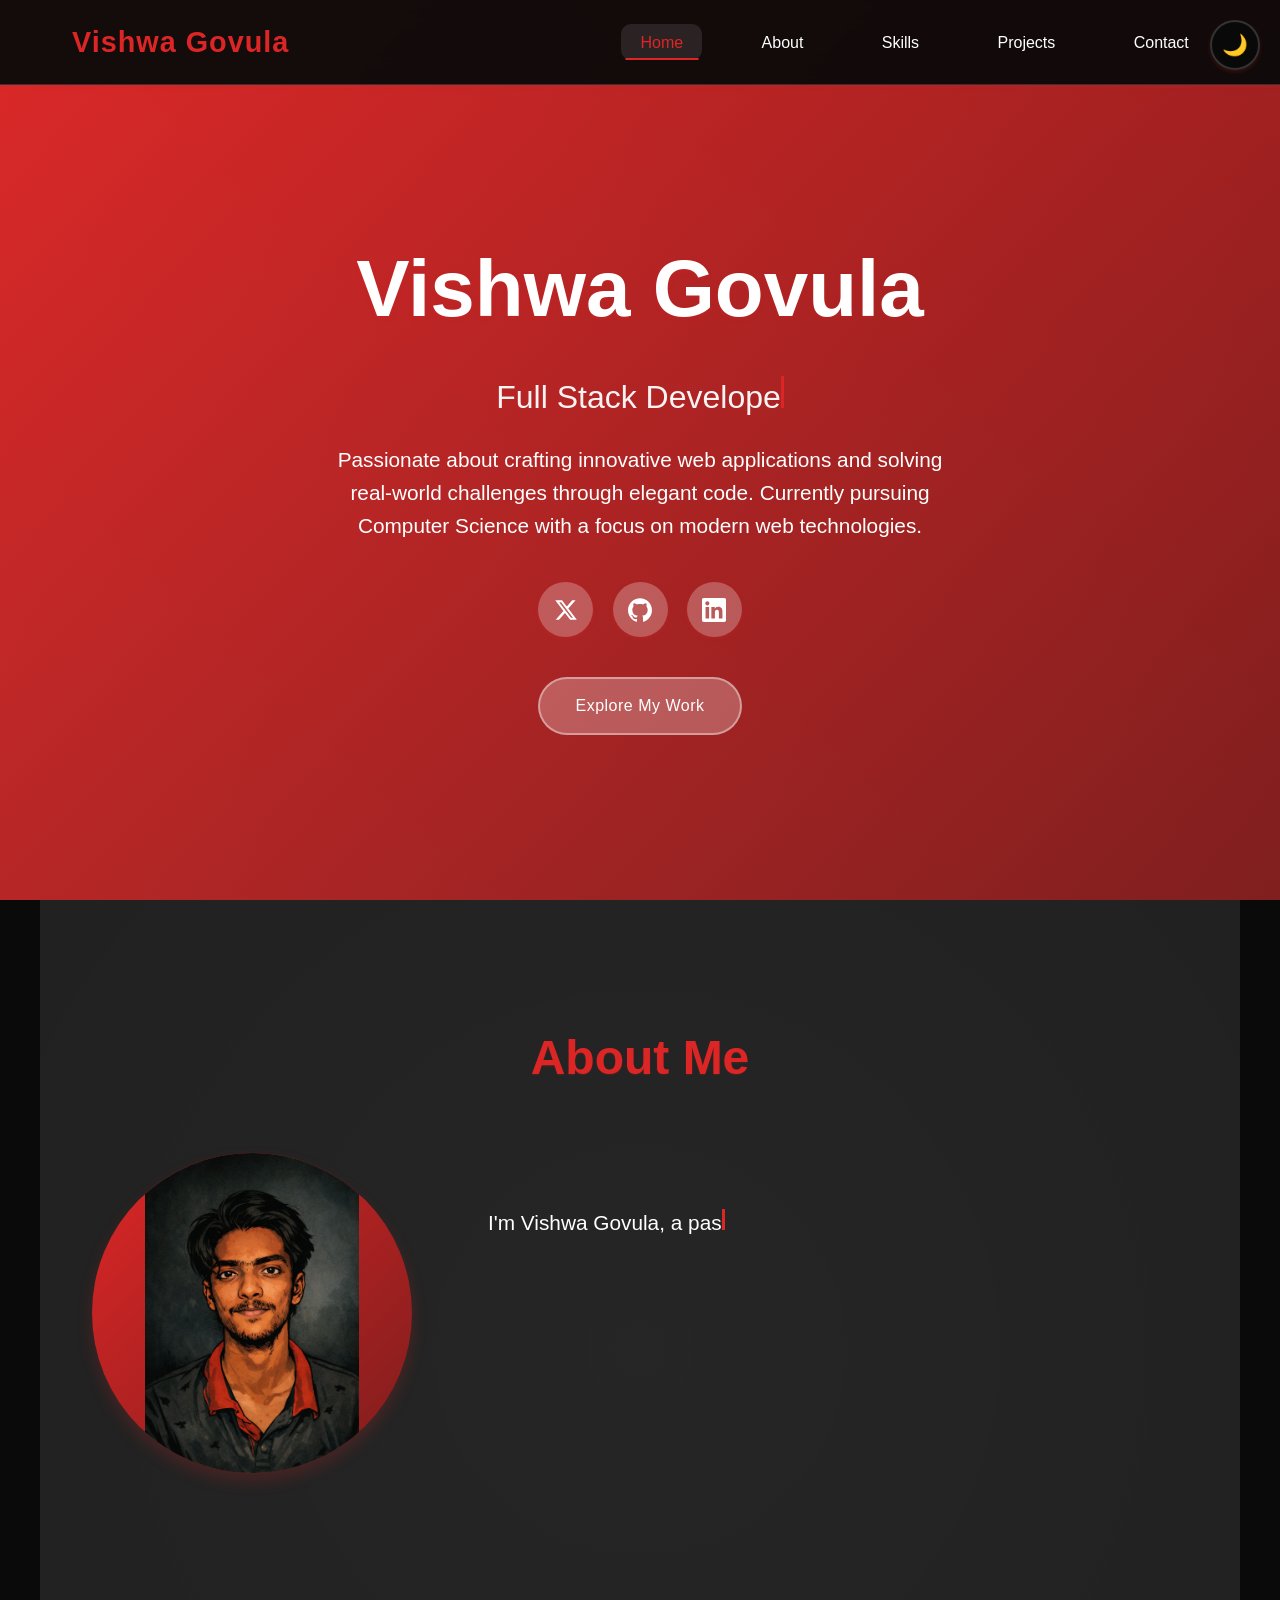
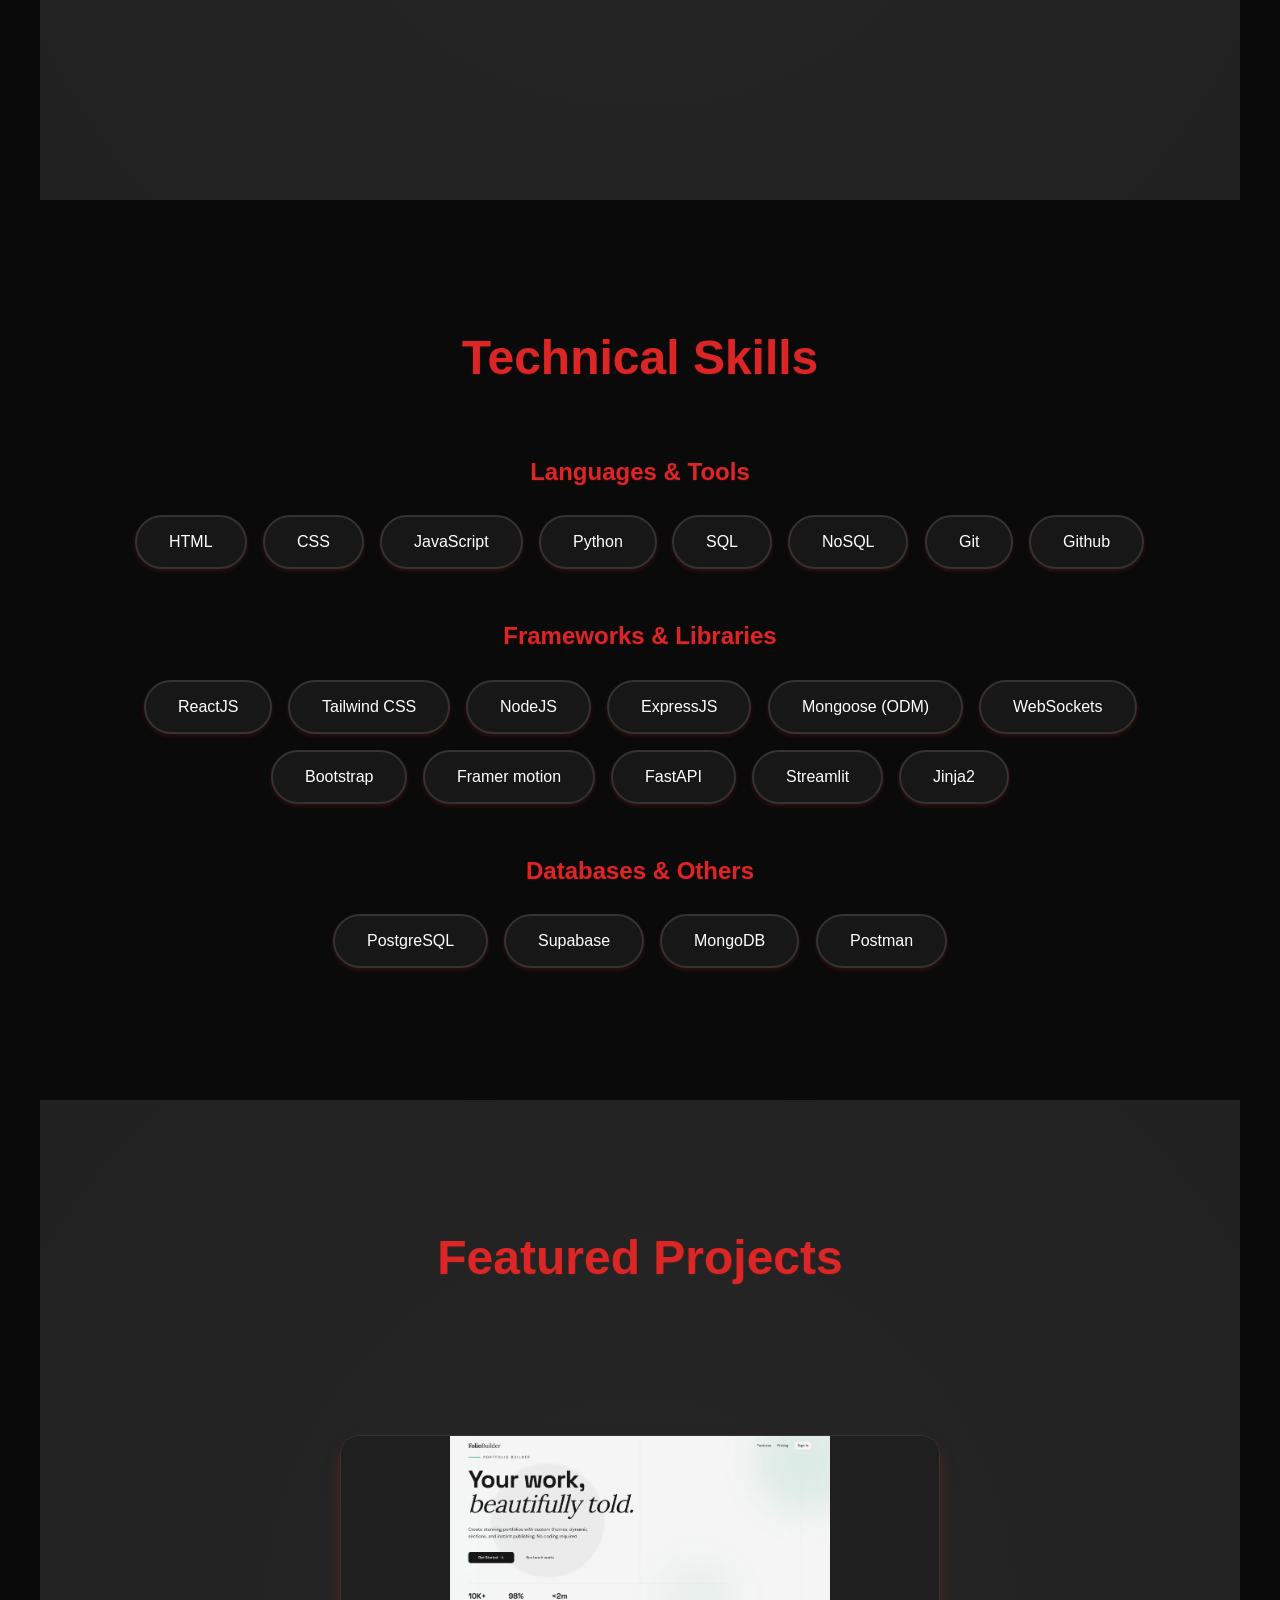
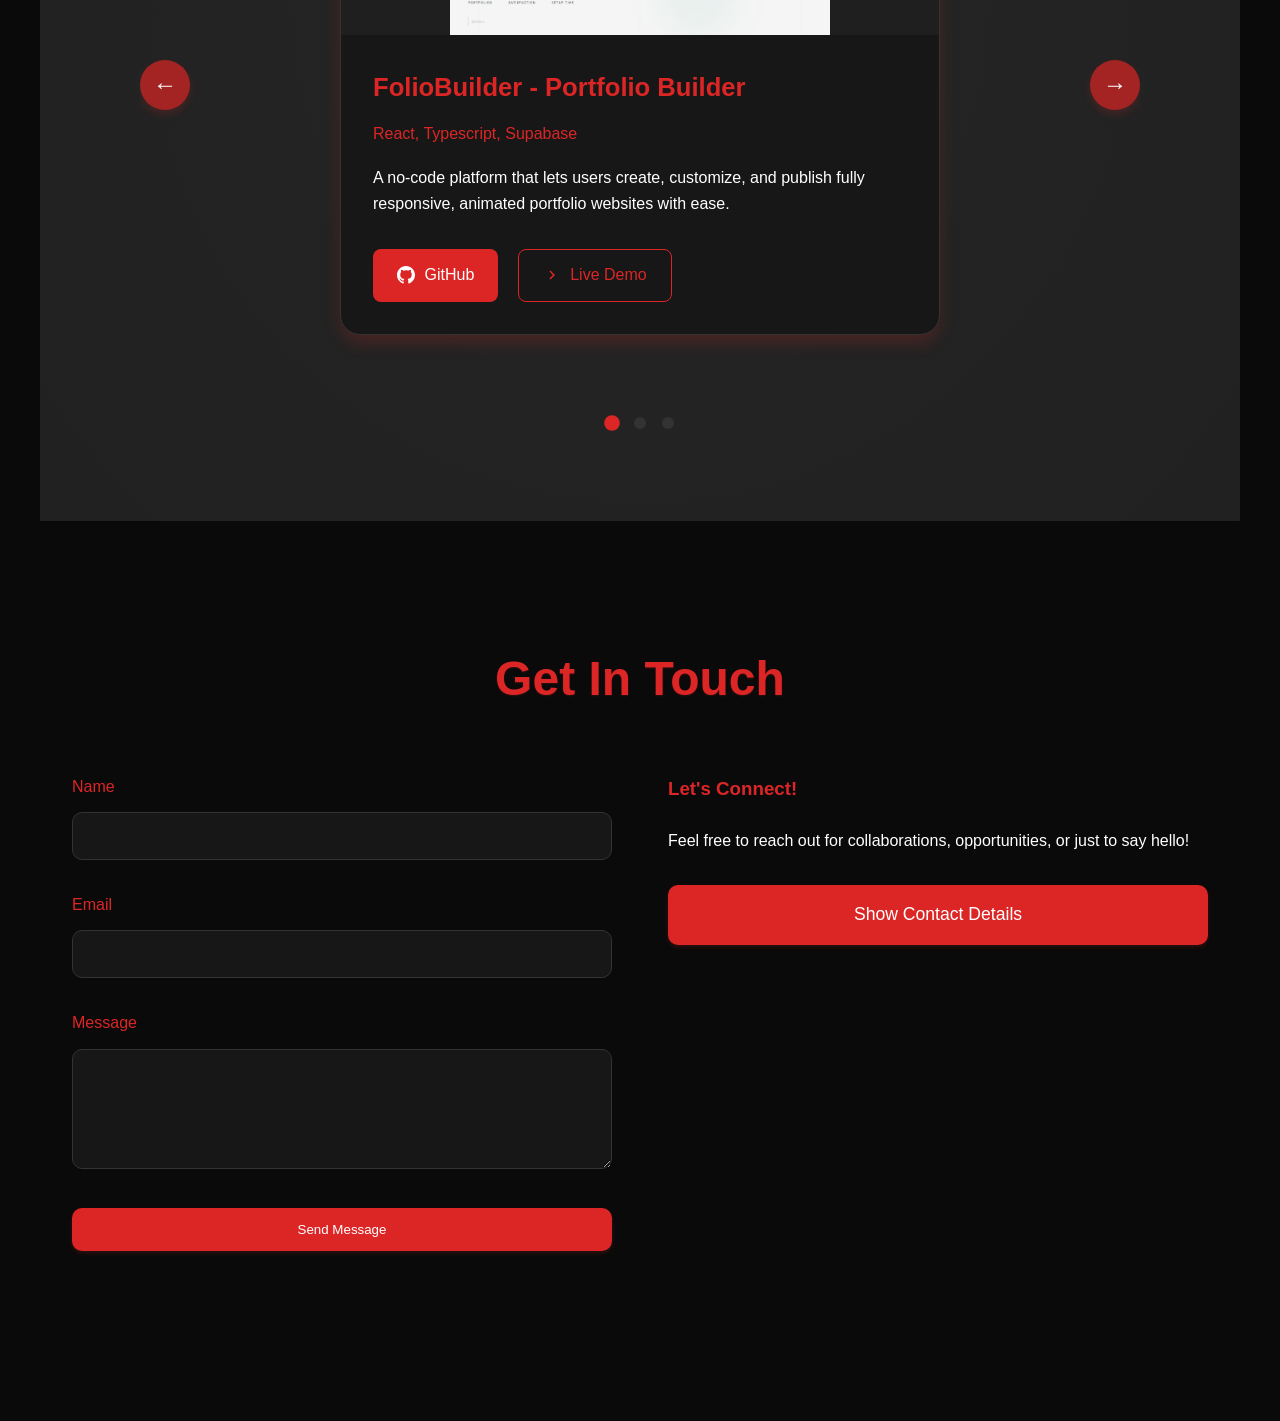
==== index.html @ 32456047 "!" ====
<!doctype html>
<html lang="en">
  <head>
    <meta charset="UTF-8" />
    <meta name="viewport" content="width=device-width, initial-scale=1.0" />
    <title>Vishwa Govula - Portfolio</title>
    <link rel="stylesheet" href="style.css" />
    <link rel="shortcut icon" href="./favicon.jpg" type="image/x-icon" />
  </head>
  <body>
    <!-- Preloader -->
    <div id="preloader">
      <div class="pulse-ring"></div>
      <div class="spinner"></div>
    </div>

    <div class="scroll-indicator"></div>

    <nav>
      <div class="nav-container">
        <div class="logo">Vishwa Govula</div>
        <ul class="nav-links">
          <li><a href="#home" class="active">Home</a></li>
          <li><a href="#about">About</a></li>
          <li><a href="#skills">Skills</a></li>
          <li><a href="#projects">Projects</a></li>
          <li><a href="#contact">Contact</a></li>
        </ul>
      </div>
    </nav>

    <button class="theme-toggle" onclick="toggleTheme()">
      <span class="theme-icon">🌙</span>
    </button>

    <section id="home">
      <div class="hero-content">
        <h1>Vishwa Govula</h1>
        <div class="subtitle" id="roleTypingText"></div>
        <p>
          Passionate about crafting innovative web applications and solving
          real-world challenges through elegant code. Currently pursuing
          Computer Science with a focus on modern web technologies.
        </p>

        <div class="social-links">
          <a
            href="https://x.com/F1Vishwa"
            target="_blank"
            class="social-link"
            title="Twitter"
          >
            <svg width="24" height="24" viewBox="0 0 24 24" fill="currentColor">
              <path
                d="M18.244 2.25h3.308l-7.227 8.26 8.502 11.24H16.17l-5.214-6.817L4.99 21.75H1.68l7.73-8.835L1.254 2.25H8.08l4.713 6.231zm-1.161 17.52h1.833L7.084 4.126H5.117z"
              />
            </svg>
          </a>

          <a
            href="https://github.com/Wreck7"
            target="_blank"
            class="social-link"
            title="Github"
          >
            <svg
              xmlns="http://www.w3.org/2000/svg"
              width="24"
              height="24"
              fill="currentColor"
              viewBox="0 0 24 24"
            >
              <path
                d="M12 0.297C5.373 0.297 0 5.67 0 12.297c0 5.286 3.438 9.773 8.205 11.387.6.113.82-.26.82-.577 0-.285-.01-1.04-.015-2.04-3.338.726-4.042-1.61-4.042-1.61-.546-1.387-1.333-1.757-1.333-1.757-1.09-.745.082-.729.082-.729 1.205.085 1.84 1.237 1.84 1.237 1.07 1.834 2.807 1.304 3.492.997.108-.776.418-1.304.762-1.603-2.665-.304-5.467-1.332-5.467-5.931 0-1.31.469-2.381 1.236-3.221-.124-.303-.536-1.524.117-3.176 0 0 1.008-.322 3.3 1.23.957-.266 1.984-.399 3.003-.404 1.02.005 2.047.138 3.006.404 2.289-1.552 3.295-1.23 3.295-1.23.655 1.653.243 2.874.12 3.176.77.84 1.234 1.911 1.234 3.221 0 4.61-2.807 5.624-5.48 5.921.43.371.823 1.103.823 2.222 0 1.606-.015 2.902-.015 3.293 0 .32.216.694.825.576C20.565 22.065 24 17.58 24 12.297 24 5.67 18.627 0.297 12 0.297z"
              />
            </svg>
          </a>

          <a
            href="https://www.linkedin.com/in/vishwa-govula-1b482a347/"
            target="_blank"
            class="social-link"
            title="LinkedIn"
          >
            <svg width="24" height="24" viewBox="0 0 24 24" fill="currentColor">
              <path
                d="M20.447 20.452h-3.554v-5.569c0-1.328-.027-3.037-1.852-3.037-1.853 0-2.136 1.445-2.136 2.939v5.667H9.351V9h3.414v1.561h.046c.477-.9 1.637-1.85 3.37-1.85 3.601 0 4.267 2.37 4.267 5.455v6.286zM5.337 7.433c-1.144 0-2.063-.926-2.063-2.065 0-1.138.92-2.063 2.063-2.063 1.14 0 2.064.925 2.064 2.063 0 1.139-.925 2.065-2.064 2.065zm1.782 13.019H3.555V9h3.564v11.452zM22.225 0H1.771C.792 0 0 .774 0 1.729v20.542C0 23.227.792 24 1.771 24h20.451C23.2 24 24 23.227 24 22.271V1.729C24 .774 23.2 0 22.222 0h.003z"
              />
            </svg>
          </a>
        </div>

        <a href="#projects" class="cta-button">Explore My Work</a>
      </div>
    </section>

    <section id="about">
      <h2 class="section-title">About Me</h2>
      <div class="about-content">
        <img src="./ai_photo.jpeg" alt="Vishwa Govula" class="about-image" />
        <div class="about-text">
          <div class="typing-text" id="typingText"></div>
        </div>
      </div>
    </section>

    <section id="skills">
      <h2 class="section-title">Technical Skills</h2>
      <div class="skills-container">
        <div class="skill-category">
          <h3 class="category-title">Languages & Tools</h3>
          <div class="skills-grid">
            <button class="skill-button">HTML</button>
            <button class="skill-button">CSS</button>
            <button class="skill-button">JavaScript</button>
            <button class="skill-button">Python</button>
            <button class="skill-button">SQL</button>
            <button class="skill-button">NoSQL</button>
            <button class="skill-button">Git</button>
            <button class="skill-button">Github</button>
          </div>
        </div>

        <div class="skill-category">
          <h3 class="category-title">Frameworks & Libraries</h3>
          <div class="skills-grid">
            <button class="skill-button">ReactJS</button>
            <button class="skill-button">Tailwind CSS</button>
            <button class="skill-button">NodeJS</button>
            <button class="skill-button">ExpressJS</button>
            <button class="skill-button">Mongoose (ODM)</button>
            <button class="skill-button">WebSockets</button>
            <button class="skill-button">Bootstrap</button>
            <button class="skill-button">Framer motion</button>
            <button class="skill-button">FastAPI</button>
            <button class="skill-button">Streamlit</button>
            <button class="skill-button">Jinja2</button>
          </div>
        </div>

        <div class="skill-category">
          <h3 class="category-title">Databases & Others</h3>
          <div class="skills-grid">
            <button class="skill-button">PostgreSQL</button>
            <button class="skill-button">Supabase</button>
            <button class="skill-button">MongoDB</button>
            <button class="skill-button">Postman</button>
            <!-- <button class="skill-button">AI Tools</button> -->
          </div>
        </div>
      </div>
    </section>

    <section id="projects">
      <h2 class="section-title">Featured Projects</h2>
      <div class="projects-container">
        <div class="carousel">
          <div class="carousel-inner">
            <div class="project-slide active">
              <div class="project-card">
                <div class="project-image">
                  <img src="./foliobuilder.png" alt="FolioBuilder" />
                </div>
                <div class="project-content">
                  <h3 class="project-title">
                    FolioBuilder - Portfolio Builder
                  </h3>
                  <div class="project-tech">React, Typescript, Supabase</div>
                  <p class="project-description">
                    A no-code platform that lets users create, customize, and
                    publish fully responsive, animated portfolio websites with
                    ease.
                  </p>
                  <div class="project-links">
                    <a
                      href="https://github.com/Wreck7/project-nova"
                      class="project-link"
                      target="_blank"
                    >
                      <svg
                        width="18"
                        height="18"
                        viewBox="0 0 24 24"
                        fill="currentColor"
                      >
                        <path
                          d="M12 0C5.374 0 0 5.373 0 12 0 17.302 3.438 21.8 8.207 23.387c.599.111.793-.261.793-.577v-2.234c-3.338.726-4.033-1.416-4.033-1.416-.546-1.387-1.333-1.756-1.333-1.756-1.089-.745.083-.729.083-.729 1.205.084 1.839 1.237 1.839 1.237 1.07 1.834 2.807 1.304 3.492.997.107-.775.418-1.305.762-1.604-2.665-.305-5.467-1.334-5.467-5.931 0-1.311.469-2.381 1.236-3.221-.124-.303-.535-1.524.117-3.176 0 0 1.008-.322 3.301 1.23A11.509 11.509 0 0112 5.803c1.02.005 2.047.138 3.006.404 2.291-1.552 3.297-1.23 3.297-1.23.653 1.653.242 2.874.118 3.176.77.84 1.235 1.911 1.235 3.221 0 4.609-2.807 5.624-5.479 5.921.43.372.823 1.102.823 2.222v3.293c0 .319.192.694.801.576C20.566 21.797 24 17.3 24 12c0-6.627-5.373-12-12-12z"
                        />
                      </svg>
                      GitHub
                    </a>
                    <a
                      href="https://foliobuilder.lovable.app"
                      class="project-link secondary"
                    >
                      <svg
                        width="18"
                        height="18"
                        viewBox="0 0 24 24"
                        fill="currentColor"
                      >
                        <path
                          d="M10 6L8.59 7.41 13.17 12l-4.58 4.59L10 18l6-6z"
                        />
                      </svg>
                      Live Demo
                    </a>
                  </div>
                </div>
              </div>
            </div>
            <div class="project-slide">
              <div class="project-card">
                <div class="project-image">
                  <img src="./Wblog.png" alt="WBlog" />
                </div>
                <div class="project-content">
                  <h3 class="project-title">WBlog - Retro-Styled Blogging</h3>
                  <div class="project-tech">
                    JavaScript, Python, ReactJS, FastAPI, Supabase
                  </div>
                  <p class="project-description">
                    Wblog - a retro-inspired blogging platform that blends
                    vintage web charm with modern simplicity for effortless
                    storytelling.
                  </p>
                  <div class="project-links">
                    <a
                      href="https://github.com/Wreck7/Wblog_fe"
                      target="_blank"
                      class="project-link"
                    >
                      <svg
                        width="18"
                        height="18"
                        viewBox="0 0 24 24"
                        fill="currentColor"
                      >
                        <path
                          d="M12 0C5.374 0 0 5.373 0 12 0 17.302 3.438 21.8 8.207 23.387c.599.111.793-.261.793-.577v-2.234c-3.338.726-4.033-1.416-4.033-1.416-.546-1.387-1.333-1.756-1.333-1.756-1.089-.745.083-.729.083-.729 1.205.084 1.839 1.237 1.839 1.237 1.07 1.834 2.807 1.304 3.492.997.107-.775.418-1.305.762-1.604-2.665-.305-5.467-1.334-5.467-5.931 0-1.311.469-2.381 1.236-3.221-.124-.303-.535-1.524.117-3.176 0 0 1.008-.322 3.301 1.23A11.509 11.509 0 0112 5.803c1.02.005 2.047.138 3.006.404 2.291-1.552 3.297-1.23 3.297-1.23.653 1.653.242 2.874.118 3.176.77.84 1.235 1.911 1.235 3.221 0 4.609-2.807 5.624-5.479 5.921.43.372.823 1.102.823 2.222v3.293c0 .319.192.694.801.576C20.566 21.797 24 17.3 24 12c0-6.627-5.373-12-12-12z"
                        />
                      </svg>
                      GitHub
                    </a>
                    <a
                      href="https://wblog-fe.vercel.app/"
                      class="project-link secondary"
                      target="_blank"
                    >
                      <svg
                        width="18"
                        height="18"
                        viewBox="0 0 24 24"
                        fill="currentColor"
                      >
                        <path
                          d="M10 6L8.59 7.41 13.17 12l-4.58 4.59L10 18l6-6z"
                        />
                      </svg>
                      Live Demo
                    </a>
                  </div>
                </div>
              </div>
            </div>

            <div class="project-slide">
              <div class="project-card">
                <div class="project-image">
                  <img src="./cryptosim.png" alt="Portfolio" />
                </div>
                <div class="project-content">
                  <h3 class="project-title">CryptoSim – Trading Simulator</h3>
                  <div class="project-tech">
                    Streamlit, Python, FastAPI, Supabase
                  </div>
                  <p class="project-description">
                    CryptoSim lets users simulate crypto trading with real-time
                    data, track portfolios, and learn investing without risks.
                  </p>
                  <div class="project-links">
                    <a
                      href="https://github.com/Wreck7/cryptosim"
                      class="project-link"
                      target="_blank"
                    >
                      <svg
                        width="18"
                        height="18"
                        viewBox="0 0 24 24"
                        fill="currentColor"
                      >
                        <path
                          d="M12 0C5.374 0 0 5.373 0 12 0 17.302 3.438 21.8 8.207 23.387c.599.111.793-.261.793-.577v-2.234c-3.338.726-4.033-1.416-4.033-1.416-.546-1.387-1.333-1.756-1.333-1.756-1.089-.745.083-.729.083-.729 1.205.084 1.839 1.237 1.839 1.237 1.07 1.834 2.807 1.304 3.492.997.107-.775.418-1.305.762-1.604-2.665-.305-5.467-1.334-5.467-5.931 0-1.311.469-2.381 1.236-3.221-.124-.303-.535-1.524.117-3.176 0 0 1.008-.322 3.301 1.23A11.509 11.509 0 0112 5.803c1.02.005 2.047.138 3.006.404 2.291-1.552 3.297-1.23 3.297-1.23.653 1.653.242 2.874.118 3.176.77.84 1.235 1.911 1.235 3.221 0 4.609-2.807 5.624-5.479 5.921.43.372.823 1.102.823 2.222v3.293c0 .319.192.694.801.576C20.566 21.797 24 17.3 24 12c0-6.627-5.373-12-12-12z"
                        />
                      </svg>
                      GitHub
                    </a>
                    <a
                      href="https://cryptosim-frontend.streamlit.app/"
                      target="_blank"
                      class="project-link secondary"
                    >
                      <svg
                        width="18"
                        height="18"
                        viewBox="0 0 24 24"
                        fill="currentColor"
                      >
                        <path
                          d="M10 6L8.59 7.41 13.17 12l-4.58 4.59L10 18l6-6z"
                        />
                      </svg>
                      Live Demo
                    </a>
                  </div>
                </div>
              </div>
            </div>
          </div>
          <div class="carousel-controls">
            <button class="carousel-btn prev">←</button>
            <button class="carousel-btn next">→</button>
          </div>
        </div>
        <div class="carousel-dots">
          <span class="carousel-dot active"></span>
          <span class="carousel-dot"></span>
          <span class="carousel-dot"></span>
        </div>
      </div>
    </section>

    <section id="contact">
      <h2 class="section-title">Get In Touch</h2>
      <div class="contact-container">
        <form class="contact-form">
          <div class="form-group">
            <label for="name">Name</label>
            <input type="text" id="name" name="name" required />
          </div>
          <div class="form-group">
            <label for="email">Email</label>
            <input type="email" id="email" name="email" required />
          </div>
          <div class="form-group">
            <label for="message">Message</label>
            <textarea id="message" name="message" rows="5" required></textarea>
          </div>
          <button type="submit" class="submit-btn">Send Message</button>
        </form>

        <div class="contact-info-section">
          <h3
            style="
              color: var(--accent-color);
              margin-bottom: 1.5rem;
              animation: fadeInUp 1s ease-out;
            "
          >
            Let's Connect!
          </h3>
          <p
            style="
              margin-bottom: 2rem;
              opacity: 0.85;
              animation: fadeInUp 1s ease-out 0.2s both;
            "
          >
            Feel free to reach out for collaborations, opportunities, or just to
            say hello!
          </p>

          <button class="contact-reveal-btn" onclick="toggleContactDetails()">
            <span id="contactBtnText">Show Contact Details</span>
          </button>

          <div class="contact-details" id="contactDetails">
            <div class="contact-item">
              <svg
                width="24"
                height="24"
                viewBox="0 0 24 24"
                fill="var(--accent-color)"
              >
                <path
                  d="M20 4H4c-1.1 0-1.99.9-1.99 2L2 18c0 1.1.9 2 2 2h16c1.1 0 2-.9 2-2V6c0-1.1-.9-2-2-2zm0 4l-8 5-8-5V6l8 5 8-5v2z"
                />
              </svg>
              <span>vishwagovula07@gmail.com</span>
            </div>
            <div class="contact-item">
              <svg
                width="24"
                height="24"
                viewBox="0 0 24 24"
                fill="var(--accent-color)"
              >
                <path
                  d="M6.62 10.79c1.44 2.83 3.76 5.14 6.59 6.59l2.2-2.2c.27-.27.67-.36 1.02-.24 1.12.37 2.33.57 3.57.57.55 0 1 .45 1 1V20c0 .55-.45 1-1 1-9.39 0-17-7.61-17-17 0-.55.45-1 1-1h3.5c.55 0 1 .45 1 1 0 1.25.2 2.45.57 3.57.11.35.03.74-.25 1.02l-2.2 2.2z"
                />
              </svg>
              <span>+91 9959888391</span>
            </div>
            <div class="contact-item">
              <svg
                width="24"
                height="24"
                viewBox="0 0 24 24"
                fill="var(--accent-color)"
              >
                <path
                  d="M12 2C8.13 2 5 5.13 5 9c0 5.25 7 13 7 13s7-7.75 7-13c0-3.87-3.13-7-7-7zm0 9.5c-1.38 0-2.5-1.12-2.5-2.5s1.12-2.5 2.5-2.5 2.5 1.12 2.5 2.5-1.12 2.5-2.5 2.5z"
                />
              </svg>
              <span>Hyderabad, Telangana, India</span>
            </div>
          </div>
        </div>
      </div>
    </section>
    <script src="./script.js"></script>
  </body>
</html>
---- style.css ----
* {
  margin: 0;
  padding: 0;
  box-sizing: border-box;
}

:root {
  --bg-color: #0a0a0a;
  --text-color: #ffffff;
  --accent-color: #dc2626;
  --secondary-color: #1f1f1f;
  --card-bg: #171717;
  --border-color: #333;
  --gradient: linear-gradient(135deg, #dc2626 0%, #7f1d1d 100%);
  --hover-color: #ef4444;
  --nav-bg: rgba(10, 10, 10, 0.95);
  --shadow-color: rgba(220, 38, 38, 0.2);
  --highlight-color: rgba(255, 255, 255, 0.1);
}

[data-theme="light"] {
  --bg-color: #ffffff;
  --text-color: #1a1a1a;
  --accent-color: #dc2626;
  --secondary-color: #f8f9fa;
  --card-bg: #ffffff;
  --border-color: #e5e7eb;
  --gradient: linear-gradient(135deg, #dc2626 0%, #7f1d1d 100%);
  --hover-color: #ef4444;
  --nav-bg: rgba(255, 255, 255, 0.95);
  --shadow-color: rgba(0, 0, 0, 0.1);
  --highlight-color: rgba(0, 0, 0, 0.05);
}

html {
  scroll-behavior: smooth;
}

body {
  font-family: "Inter", "Segoe UI", Tahoma, Geneva, Verdana, sans-serif;
  background-color: var(--bg-color);
  color: var(--text-color);
  line-height: 1.6;
  overflow-x: hidden;
  transition: all 0.3s ease;
}

/* Preloader container */
#preloader {
  position: fixed;
  top: 0;
  left: 0;
  width: 100%;
  height: 100%;
  background: radial-gradient(circle, #0d0d0d, #1a0000);
  display: flex;
  justify-content: center;
  align-items: center;
  z-index: 9999;
  transition: opacity 0.6s ease;
}

/* Pulse Ring Animation */
.pulse-ring {
  position: absolute;
  width: 200px;
  height: 200px;
  border: 4px solid rgba(255, 0, 0, 0.5);
  border-radius: 50%;
  animation: pulse 1.5s infinite ease-out;
  z-index: 1;
}

/* Spinner */
.spinner {
  width: 60px;
  height: 60px;
  border: 6px solid rgba(255, 0, 0, 0.2);
  border-top: 6px solid #ff1a1a;
  border-radius: 50%;
  animation: spin 1s linear infinite;
  z-index: 2;
}

/* Keyframes */
@keyframes spin {
  0% {
    transform: rotate(0deg);
  }
  100% {
    transform: rotate(360deg);
  }
}

@keyframes pulse {
  0% {
    transform: scale(0.9);
    opacity: 0.7;
  }
  70% {
    transform: scale(1.3);
    opacity: 0;
  }
  100% {
    opacity: 0;
  }
}

/* Navigation */
nav {
  position: fixed;
  top: 0;
  width: 100%;
  background: var(--nav-bg);
  backdrop-filter: blur(12px);
  z-index: 1000;
  padding: 1.2rem 0;
  transition: all 0.4s ease;
  border-bottom: 1px solid var(--border-color);
  box-shadow: 0 2px 4px var(--shadow-color);
}

.nav-container {
  max-width: 1200px;
  margin: 0 auto;
  display: flex;
  justify-content: space-between;
  align-items: center;
  padding: 0 2rem;
}

.logo {
  font-size: 1.8rem;
  font-weight: 700;
  color: var(--accent-color);
  letter-spacing: 1px;
  position: relative;
  display: inline-block;
  transition: transform 0.3s ease;
}

.logo::after {
  content: "";
  position: absolute;
  left: 0;
  bottom: -4px;
  width: 0;
  height: 2px;
  background-color: currentColor; /* same color as text */
  transition: width 0.3s ease;
}

.logo:hover {
  transform: scale(1.05);
}

.logo:hover::after {
  width: 100%;
}

.nav-links {
  display: flex;
  list-style: none;
  gap: 2.5rem;
}

.nav-links a {
  color: var(--text-color);
  text-decoration: none;
  position: relative;
  transition: all 0.3s ease;
  padding: 0.6rem 1.2rem;
  border-radius: 10px;
  font-weight: 500;
}

.nav-links a:hover,
.nav-links a.active {
  color: var(--accent-color);
  background: var(--highlight-color);
  transform: translateY(-2px);
}

.nav-links a::after {
  content: "";
  position: absolute;
  bottom: 0;
  left: 50%;
  width: 0;
  height: 2px;
  background: var(--accent-color);
  transition: all 0.4s ease;
  transform: translateX(-50%);
}

.nav-links a.active::after,
.nav-links a:hover::after {
  width: 90%;
}

/* Theme Toggle */
.theme-toggle {
  position: fixed;
  top: 20px;
  right: 20px;
  background: var(--nav-bg);
  backdrop-filter: blur(12px);
  border: 2px solid var(--border-color);
  border-radius: 50%;
  width: 50px;
  height: 50px;
  cursor: pointer;
  display: flex;
  align-items: center;
  justify-content: center;
  transition: all 0.4s ease;
  z-index: 1001;
  box-shadow: 0 2px 4px var(--shadow-color);
}

.theme-toggle:hover {
  transform: scale(1.1);
  border-color: var(--accent-color);
  box-shadow: 0 4px 8px var(--shadow-color);
}

.theme-icon {
  font-size: 1.3rem;
  transition: transform 0.5s ease;
}

.theme-toggle:hover .theme-icon {
  transform: rotate(180deg);
}

/* Sections */
section {
  min-height: 100vh;
  padding: 120px 2rem 60px;
  max-width: 1200px;
  margin: 0 auto;
  opacity: 0;
  transform: translateY(60px);
  transition: all 1s ease-out;
}

section.visible {
  opacity: 1;
  transform: translateY(0);
}

/* Home Section */
#home {
  display: flex;
  align-items: center;
  justify-content: center;
  text-align: center;
  background: var(--gradient);
  background-attachment: fixed;
  color: white;
  margin: 0;
  max-width: 100%;
  position: relative;
  overflow: hidden;
}

#home::before {
  content: "";
  position: absolute;
  top: 0;
  left: 0;
  width: 100%;
  height: 100%;
  background: linear-gradient(45deg, rgba(255, 255, 255, 0.1), transparent);
  opacity: 0.2;
  z-index: 0;
}

.hero-content {
  position: relative;
  z-index: 1;
}

.hero-content h1 {
  font-size: clamp(3rem, 9vw, 5rem);
  margin-bottom: 1.2rem;
  animation: slideInDown 1.2s ease-out;
  text-shadow: 0 2px 4px var(--shadow-color);
}

.hero-content .subtitle {
  font-size: clamp(1.4rem, 5vw, 2rem);
  margin-bottom: 1.2rem;
  animation: slideInUp 1.2s ease-out 0.3s both;
  color: rgba(255, 255, 255, 0.95);
  font-weight: 500;
}

.hero-content p {
  font-size: clamp(1.1rem, 3.5vw, 1.3rem);
  margin-bottom: 2.5rem;
  animation: slideInUp 1.2s ease-out 0.6s both;
  max-width: 650px;
  margin-left: auto;
  margin-right: auto;
  opacity: 0.9;
}

.social-links {
  display: flex;
  gap: 1.2rem;
  justify-content: center;
  margin-bottom: 2.5rem;
  animation: slideInUp 1.2s ease-out 0.9s both;
}

.social-link {
  display: inline-flex;
  width: 55px;
  height: 55px;
  border-radius: 50%;
  background: rgba(255, 255, 255, 0.25);
  align-items: center;
  justify-content: center;
  transition: all 0.4s ease;
  text-decoration: none;
  color: white;
  font-size: 1.3rem;
  box-shadow: 0 2px 4px var(--shadow-color);
}

.social-link:hover {
  background: rgba(255, 255, 255, 0.35);
  transform: translateY(-6px) scale(1.15);
  box-shadow: 0 4px 8px var(--shadow-color);
}

.social-link svg {
  transition: all 0.7s ease;
}

.social-link:hover svg {
  transform: rotate(360deg);
}

/* .twitter-icon {
        transition: all 0.4s ease;
      }

      .social-link:hover .twitter-icon {
        transform: rotate(360deg);
      } */

.cta-button {
  display: inline-block;
  padding: 14px 35px;
  background: rgba(255, 255, 255, 0.25);
  color: white;
  text-decoration: none;
  border-radius: 35px;
  border: 2px solid rgba(255, 255, 255, 0.4);
  transition: all 0.4s ease;
  animation: slideInUp 1.2s ease-out 1.2s both;
  font-weight: 500;
  letter-spacing: 0.5px;
}

.cta-button:hover {
  background: rgba(255, 255, 255, 0.35);
  transform: translateY(-4px);
  box-shadow: 0 4px 8px var(--shadow-color);
}

/* About Section */
#about {
  background: var(--secondary-color);
  position: relative;
  overflow: hidden;
}

#about::before {
  content: "";
  position: absolute;
  top: -50%;
  left: -50%;
  width: 200%;
  height: 200%;
  background: radial-gradient(
    circle,
    var(--highlight-color) 0%,
    transparent 70%
  );
  opacity: 0.3;
  z-index: 0;
}

.section-title {
  font-size: 3rem;
  text-align: center;
  margin-bottom: 3.5rem;
  color: var(--accent-color);
  animation: fadeInUp 1s ease-out;
  text-shadow: 0 1px 2px var(--shadow-color);
  position: relative;
  z-index: 1;
}

.about-content {
  display: grid;
  grid-template-columns: 1fr 2fr;
  gap: 3.5rem;
  align-items: center;
  position: relative;
  z-index: 1;
}

.about-image {
  width: 320px;
  height: 320px;
  border-radius: 50%;
  object-fit: contain;
  background: var(--gradient);
  margin: 0 auto;
  transition: all 0.5s ease;
  box-shadow: 0 8px 16px var(--shadow-color);
}

.about-image:hover {
  transform: scale(1.05);
  box-shadow: 0 12px 24px var(--shadow-color);
}

.typing-text {
  font-size: 1.3rem;
  line-height: 1.9;
  min-height: 220px;
  position: relative;
  z-index: 1;
}

.cursor {
  display: inline-block;
  width: 3px;
  height: 1em;
  background: var(--accent-color);
  animation: blink 0.8s infinite;
}

/* Skills Section */
.skills-container {
  margin-top: 3rem;
}

.skill-category {
  margin-bottom: 3rem;
  opacity: 0;
  transform: translateY(40px);
  transition: all 1s ease-out;
}

.skill-category.animate {
  opacity: 1;
  transform: translateY(0);
}

.category-title {
  font-size: 1.5rem;
  color: var(--accent-color);
  margin-bottom: 1.5rem;
  text-align: center;
  animation: fadeInUp 1s ease-out;
  text-shadow: 0 1px 2px var(--shadow-color);
}

.skills-grid {
  display: flex;
  flex-wrap: wrap;
  gap: 1rem;
  justify-content: center;
  margin-bottom: 2.5rem;
}

.skill-button {
  background: var(--card-bg);
  border: 2px solid var(--border-color);
  color: var(--text-color);
  padding: 1rem 2rem;
  border-radius: 30px;
  cursor: pointer;
  transition: all 0.4s ease;
  font-size: 1rem;
  font-weight: 500;
  position: relative;
  overflow: hidden;
  opacity: 0;
  transform: scale(0.9);
  animation: popIn 0.6s ease-out forwards;
  box-shadow: 0 2px 4px var(--shadow-color);
}

.skill-button:nth-child(1) {
  animation-delay: 0.2s;
}
.skill-button:nth-child(2) {
  animation-delay: 0.3s;
}
.skill-button:nth-child(3) {
  animation-delay: 0.4s;
}
.skill-button:nth-child(4) {
  animation-delay: 0.5s;
}
.skill-button:nth-child(5) {
  animation-delay: 0.6s;
}
.skill-button:nth-child(6) {
  animation-delay: 0.7s;
}
.skill-button:nth-child(7) {
  animation-delay: 0.8s;
}
.skill-button:nth-child(8) {
  animation-delay: 0.9s;
}

.skill-button::before {
  content: "";
  position: absolute;
  top: 0;
  left: -100%;
  width: 100%;
  height: 100%;
  background: var(--gradient);
  transition: all 0.5s ease;
  z-index: -1;
}

.skill-button:hover {
  color: white;
  border-color: var(--accent-color);
  transform: translateY(-4px) scale(1.1);
  box-shadow: 0 6px 12px var(--shadow-color);
}

.skill-button:hover::before {
  left: 0;
}

/* Projects Section */
#projects {
  background: var(--secondary-color);
  position: relative;
  overflow: hidden;
}

#projects::before {
  content: "";
  position: absolute;
  top: -50%;
  right: -50%;
  width: 200%;
  height: 200%;
  background: radial-gradient(
    circle,
    var(--highlight-color) 0%,
    transparent 70%
  );
  opacity: 0.3;
  z-index: 0;
}

.projects-container {
  position: relative;
  z-index: 1;
  max-width: 1000px;
  margin: 0 auto;
  padding: 2rem 0;
}

.carousel {
  position: relative;
  width: 100%;
  height: 600px;
  overflow: hidden;
  perspective: 1000px;
}

.carousel-inner {
  display: flex;
  transition: transform 0.8s ease-in-out;
  width: 100%;
  height: 100%;
  position: absolute;
  top: 0;
  left: 0;
}

.project-slide {
  flex: 0 0 100%;
  display: flex;
  justify-content: center;
  align-items: center;
  transition: all 0.8s ease-in-out;
  opacity: 0.4;
  transform: scale(0.8) translateZ(-200px);
  filter: blur(5px);
}

.project-slide.active {
  opacity: 1;
  transform: scale(1) translateZ(0);
  filter: blur(0);
}

.project-card {
  background: var(--card-bg);
  border-radius: 20px;
  overflow: hidden;
  border: 1px solid var(--border-color);
  width: 80%;
  max-width: 600px;
  height: 500px;
  display: flex;
  flex-direction: column;
  box-shadow: 0 8px 16px var(--shadow-color);
  transition: all 0.5s ease;
}

.project-card:hover {
  transform: translateY(-10px);
  box-shadow: 0 16px 32px var(--shadow-color);
  border-color: var(--accent-color);
}

.project-image {
  height: 250px;
  position: relative;
  overflow: hidden;
  display: flex;
  align-items: center;
  justify-content: center;
  background: var(--secondary-color);
}

.project-image img {
  max-height: 100%;
  max-width: 100%;
  object-fit: contain;
  transition: transform 0.6s ease;
}

.project-card:hover .project-image img {
  transform: scale(1.1);
}

.project-image::before {
  content: "";
  position: absolute;
  top: 0;
  left: -100%;
  width: 100%;
  height: 100%;
  background: linear-gradient(
    90deg,
    transparent,
    rgba(255, 255, 255, 0.3),
    transparent
  );
  transition: all 0.8s ease;
}

.project-card:hover .project-image::before {
  left: 100%;
}

.project-content {
  padding: 2rem;
  display: flex;
  flex-direction: column;
  flex-grow: 1;
}

.project-title {
  font-size: 1.6rem;
  margin-bottom: 0.8rem;
  color: var(--accent-color);
  animation: fadeInUp 0.8s ease-out;
}

.project-tech {
  color: var(--accent-color);
  font-size: 1rem;
  margin-bottom: 1.2rem;
  font-weight: 500;
  animation: fadeInUp 0.8s ease-out 0.2s both;
}

.project-description {
  margin-bottom: 2rem;
  color: var(--text-color);
  opacity: 0.85;
  flex-grow: 1;
  animation: fadeInUp 0.8s ease-out 0.4s both;
  font-size: 1rem;
}

.project-links {
  display: flex;
  gap: 1.2rem;
  animation: fadeInUp 0.8s ease-out 0.6s both;
}

.project-link {
  display: inline-flex;
  align-items: center;
  gap: 0.6rem;
  padding: 0.8rem 1.5rem;
  background: var(--accent-color);
  color: white;
  text-decoration: none;
  border-radius: 8px;
  font-size: 1rem;
  transition: all 0.4s ease;
  font-weight: 500;
}

.project-link:hover {
  background: var(--hover-color);
  transform: translateY(-3px);
  box-shadow: 0 4px 8px var(--shadow-color);
}

.project-link.secondary {
  background: transparent;
  border: 1px solid var(--accent-color);
  color: var(--accent-color);
}

.project-link.secondary:hover {
  background: var(--accent-color);
  color: white;
}

.carousel-controls {
  position: absolute;
  top: 50%;
  width: 100%;
  display: flex;
  justify-content: space-between;
  transform: translateY(-50%);
  z-index: 2;
}

.carousel-btn {
  background: rgba(220, 38, 38, 0.7);
  border: none;
  color: white;
  font-size: 1.5rem;
  width: 50px;
  height: 50px;
  border-radius: 50%;
  cursor: pointer;
  transition: all 0.4s ease;
  display: flex;
  align-items: center;
  justify-content: center;
  box-shadow: 0 4px 8px var(--shadow-color);
}

.carousel-btn:hover {
  background: var(--accent-color);
  transform: scale(1.1);
}

.carousel-dots {
  display: flex;
  justify-content: center;
  gap: 1rem;
  margin-top: 2rem;
}

.carousel-dot {
  width: 12px;
  height: 12px;
  background: var(--border-color);
  border-radius: 50%;
  cursor: pointer;
  transition: all 0.3s ease;
}

.carousel-dot.active {
  background: var(--accent-color);
  transform: scale(1.3);
}

/* Contact Section */
.contact-container {
  display: grid;
  grid-template-columns: 1fr 1fr;
  gap: 3.5rem;
  align-items: start;
  position: relative;
  z-index: 1;
}

.contact-form {
  opacity: 0;
  transform: translateX(-60px);
  transition: all 1s ease-out;
}

.contact-form.animate {
  opacity: 1;
  transform: translateX(0);
}

.contact-info-section {
  opacity: 0;
  transform: translateX(60px);
  transition: all 1s ease-out;
}

.contact-info-section.animate {
  opacity: 1;
  transform: translateX(0);
}

.contact-reveal-btn {
  background: var(--accent-color);
  color: white;
  border: none;
  padding: 1.2rem 2.5rem;
  border-radius: 10px;
  cursor: pointer;
  font-size: 1.1rem;
  transition: all 0.4s ease;
  margin-bottom: 1.5rem;
  width: 100%;
  animation: slideInUp 1s ease-out;
  box-shadow: 0 2px 4px var(--shadow-color);
}

.contact-reveal-btn:hover {
  background: var(--hover-color);
  transform: translateY(-4px);
  box-shadow: 0 6px 12px var(--shadow-color);
}

.contact-details {
  display: none;
  background: var(--card-bg);
  padding: 2rem;
  border-radius: 16px;
  border: 1px solid var(--border-color);
  animation: slideDown 0.5s ease-out;
  box-shadow: 0 4px 8px var(--shadow-color);
}

.contact-details.show {
  display: block;
}

.contact-item {
  display: flex;
  align-items: center;
  gap: 0.8rem;
  margin-bottom: 1.2rem;
  padding: 0.8rem;
  background: var(--secondary-color);
  border-radius: 10px;
  opacity: 0;
  transform: translateY(30px);
  transition: all 0.6s ease-out;
  box-shadow: 0 2px 4px var(--shadow-color);
}

.contact-item.animate {
  opacity: 1;
  transform: translateY(0);
}

.contact-item:nth-child(1) {
  transition-delay: 0.2s;
}
.contact-item:nth-child(2) {
  transition-delay: 0.3s;
}
.contact-item:nth-child(3) {
  transition-delay: 0.4s;
}

.form-group {
  margin-bottom: 2rem;
  opacity: 0;
  transform: translateY(30px);
  transition: all 0.6s ease-out;
}

.form-group.animate {
  opacity: 1;
  transform: translateY(0);
}

.form-group:nth-child(1) {
  transition-delay: 0.2s;
}
.form-group:nth-child(2) {
  transition-delay: 0.3s;
}
.form-group:nth-child(3) {
  transition-delay: 0.4s;
}
.form-group:nth-child(4) {
  transition-delay: 0.5s;
}

.form-group label {
  display: block;
  margin-bottom: 0.8rem;
  color: var(--accent-color);
  font-weight: 500;
}

.form-group input,
.form-group textarea {
  width: 100%;
  padding: 14px;
  background: var(--card-bg);
  border: 1px solid var(--border-color);
  border-radius: 10px;
  color: var(--text-color);
  transition: all 0.4s ease;
  font-size: 1rem;
}

.form-group input:focus,
.form-group textarea:focus {
  outline: none;
  border-color: var(--accent-color);
  transform: scale(1.02);
  box-shadow: 0 2px 4px var(--shadow-color);
}

.submit-btn {
  background: var(--accent-color);
  color: white;
  padding: 14px 35px;
  border: none;
  border-radius: 10px;
  cursor: pointer;
  transition: all 0.4s ease;
  width: 100%;
  font-weight: 500;
  box-shadow: 0 2px 4px var(--shadow-color);
}

.submit-btn:hover {
  background: var(--hover-color);
  transform: translateY(-4px);
  box-shadow: 0 6px 12px var(--shadow-color);
}

/* Animations */
@keyframes slideInDown {
  from {
    opacity: 0;
    transform: translateY(-60px);
  }
  to {
    opacity: 1;
    transform: translateY(0);
  }
}

@keyframes slideInUp {
  from {
    opacity: 0;
    transform: translateY(60px);
  }
  to {
    opacity: 1;
    transform: translateY(0);
  }
}

@keyframes fadeInUp {
  from {
    opacity: 0;
    transform: translateY(40px);
  }
  to {
    opacity: 1;
    transform: translateY(0);
  }
}

@keyframes popIn {
  from {
    opacity: 0;
    transform: scale(0.9);
  }
  to {
    opacity: 1;
    transform: scale(1);
  }
}

@keyframes slideDown {
  from {
    opacity: 0;
    transform: translateY(-30px);
  }
  to {
    opacity: 1;
    transform: translateY(0);
  }
}

@keyframes blink {
  0%,
  50% {
    opacity: 1;
  }
  51%,
  100% {
    opacity: 0;
  }
}

/* Mobile Responsive */
@media (max-width: 768px) {
  .nav-links {
    display: none;
  }

  .about-content {
    grid-template-columns: 1fr;
    text-align: center;
  }

  .contact-container {
    grid-template-columns: 1fr;
  }

  .carousel {
    height: 450px;
  }

  .project-card {
    width: 90%;
    height: auto;
    min-height: 350px;
    padding: 1.5rem;
  }

  .project-image {
    display: none;
  }

  .project-content {
    padding: 1.5rem;
    justify-content: space-between;
  }

  .project-links {
    flex-direction: row;
    justify-content: center;
    gap: 1rem;
  }

  .project-link {
    flex: 1;
    text-align: center;
    padding: 0.7rem 1rem;
    font-size: 0.9rem;
  }

  .carousel-btn {
    width: 40px;
    height: 40px;
    font-size: 1.2rem;
  }

  .theme-toggle {
    top: 15px;
    right: 15px;
    width: 45px;
    height: 45px;
  }

  .skills-grid {
    gap: 0.8rem;
  }

  .skill-button {
    padding: 0.8rem 1.5rem;
    font-size: 0.9rem;
  }

  .about-image {
    width: 280px;
    height: 280px;
  }

  .hero-content h1 {
    font-size: clamp(2.5rem, 8vw, 4rem);
  }

  .section-title {
    font-size: 2.5rem;
  }
}
@media (max-width: 480px) {
  .carousel {
    height: 400px;
  }

  .project-card {
    width: 95%;
    min-height: 300px;
  }

  .project-title {
    font-size: 1.4rem;
  }

  .typing-text {
    font-size: 1.1rem;
  }
  .project-tech,
  .project-description,
  .project-link {
    font-size: 0.9rem;
  }

  .project-content {
    padding: 1.2rem;
  }

  .project-links {
    flex-direction: column;
    gap: 0.8rem;
  }

  .project-link {
    padding: 0.6rem 0.8rem;
    font-size: 0.85rem;
  }

  .carousel-btn {
    width: 35px;
    height: 35px;
    font-size: 1rem;
  }

  .carousel-dot {
    width: 10px;
    height: 10px;
  }
}

/* Scroll indicator */
.scroll-indicator {
  position: fixed;
  top: 0;
  left: 0;
  width: 0%;
  height: 4px;
  background: var(--accent-color);
  z-index: 1002;
  transition: width 0.4s ease;
  box-shadow: 0 2px 4px var(--shadow-color);
}
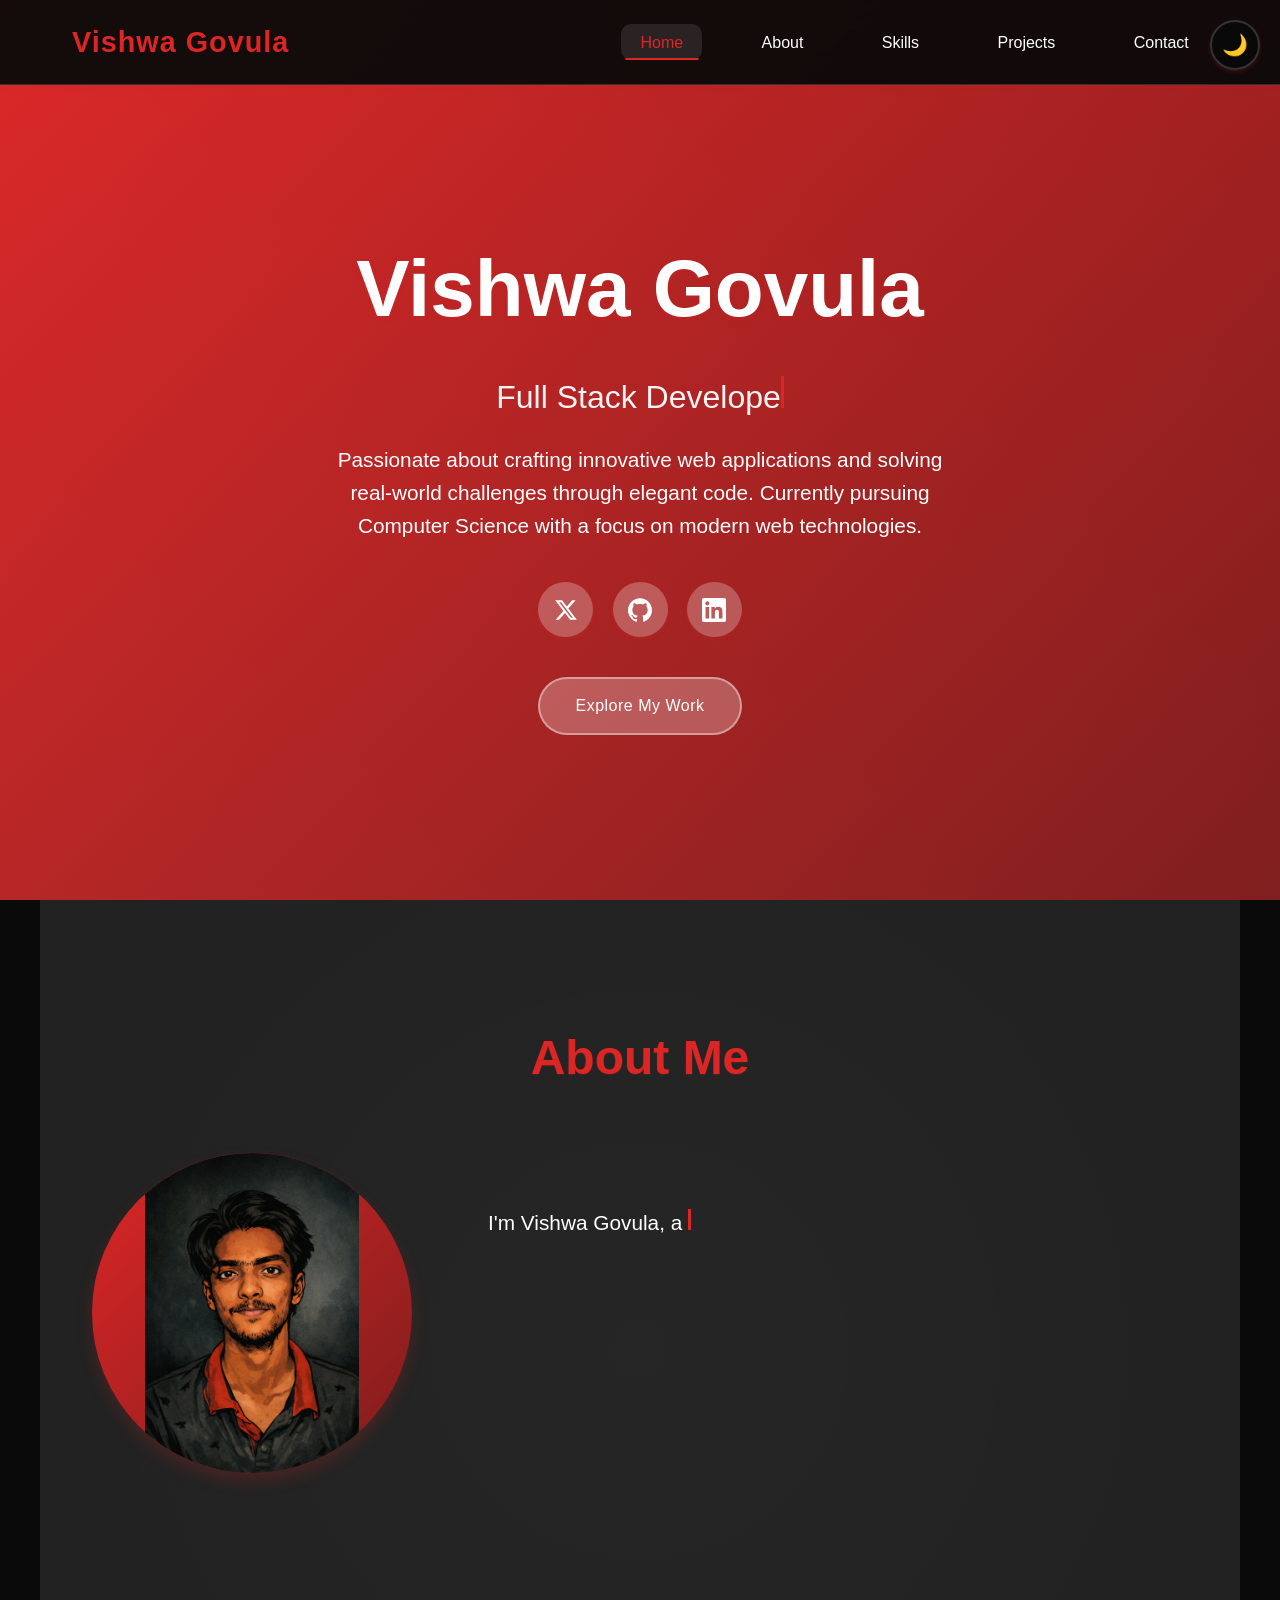
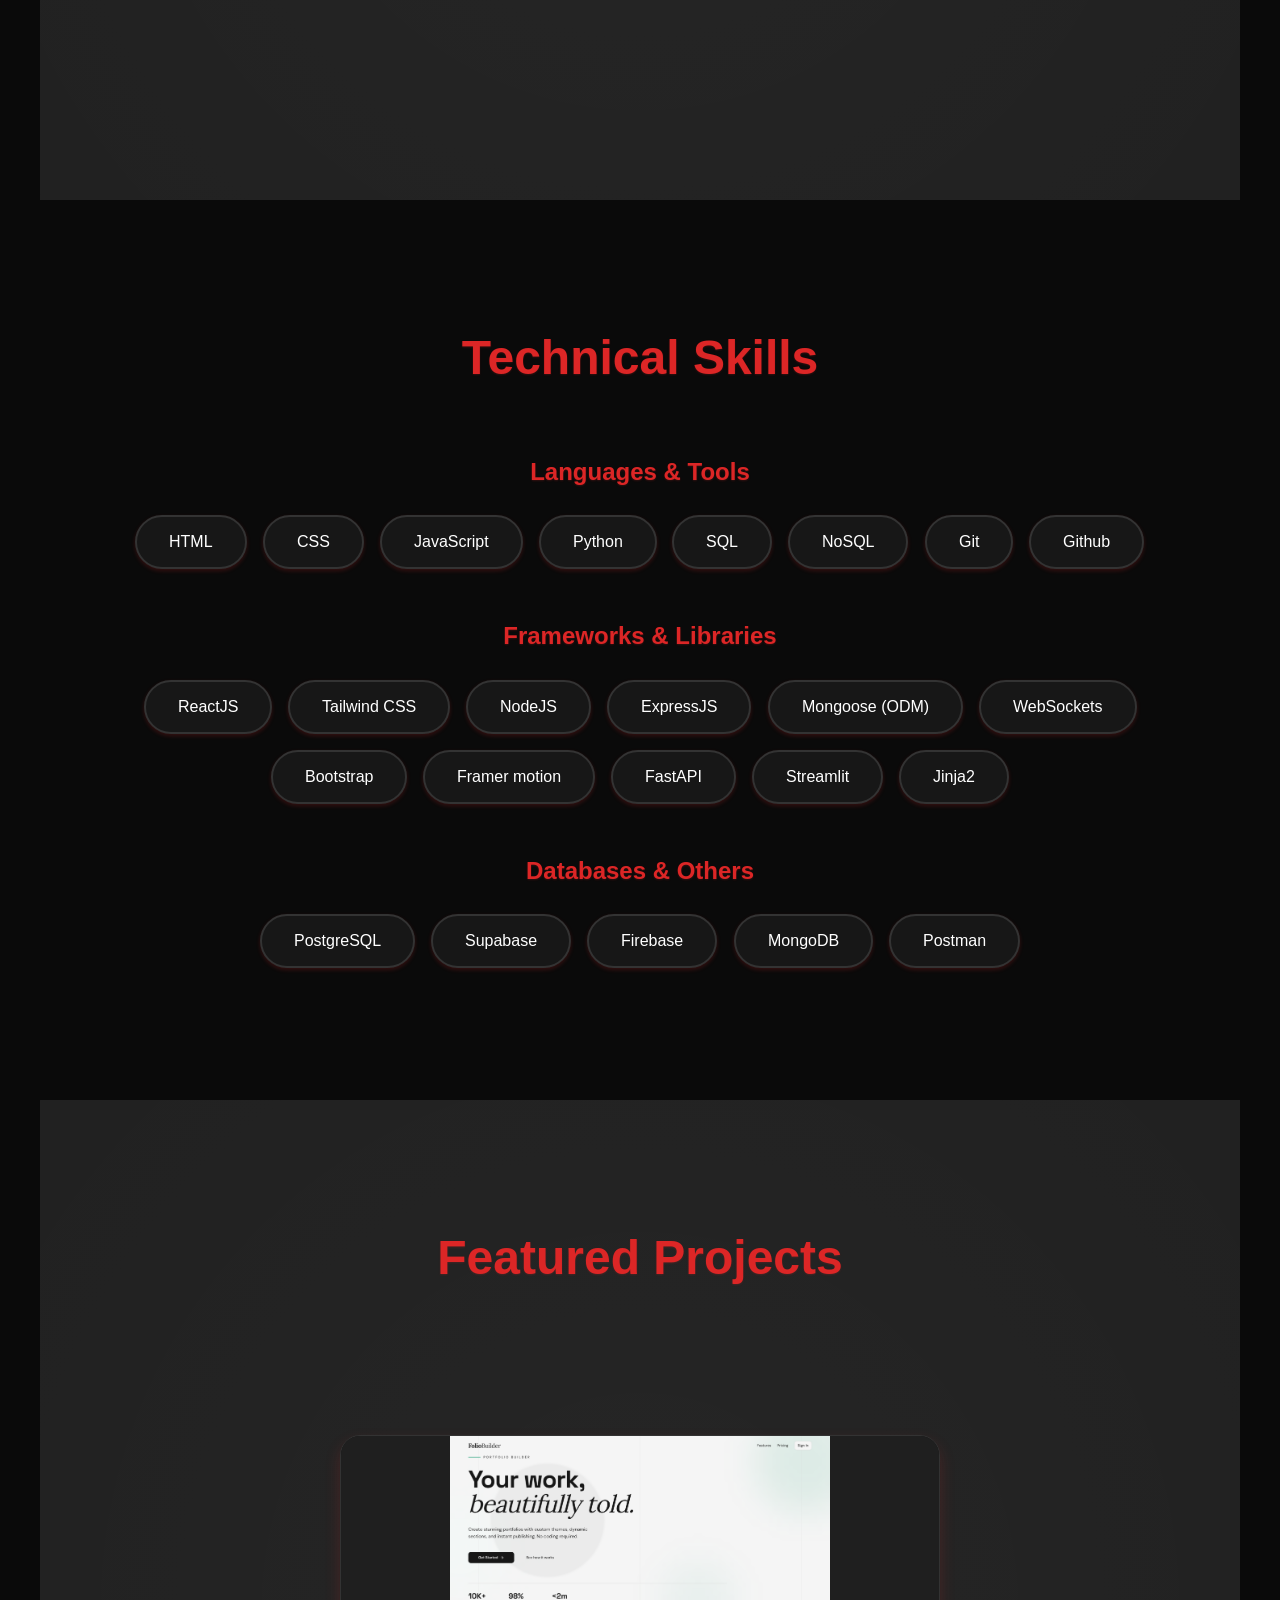
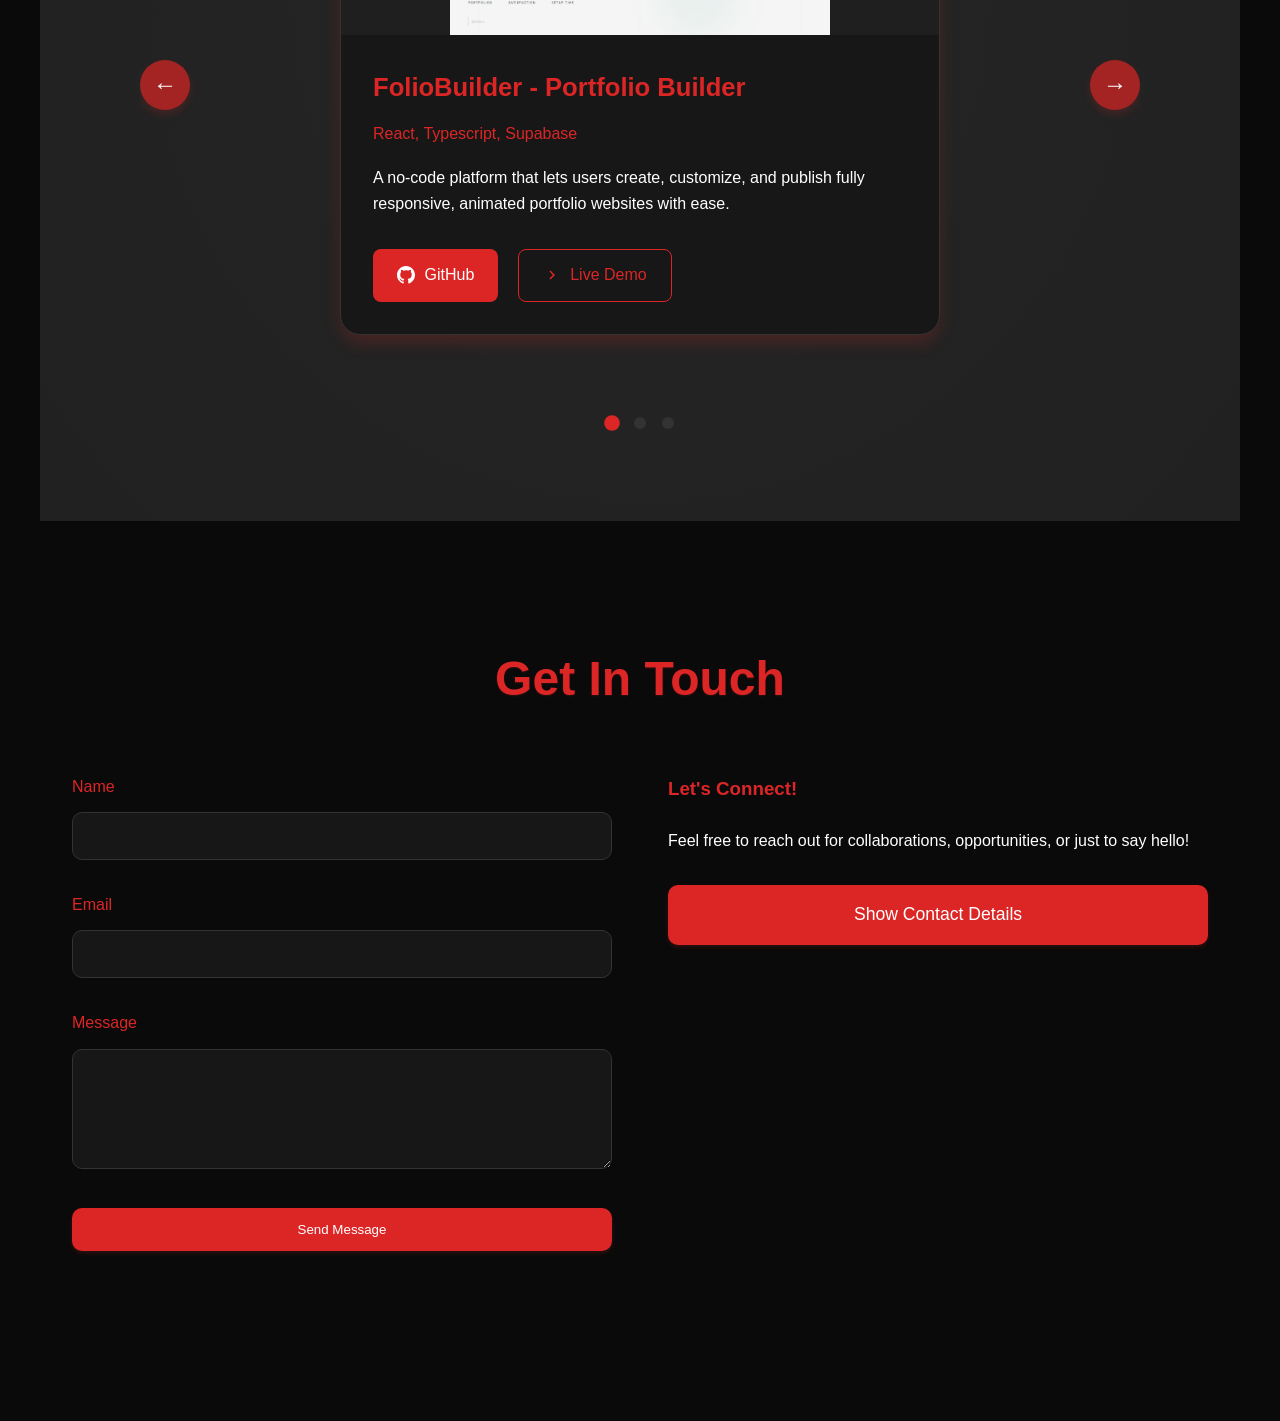
==== commit ccc78521: "!" ====
--- a/index.html
+++ b/index.html
@@ -143,6 +143,7 @@
           <div class="skills-grid">
             <button class="skill-button">PostgreSQL</button>
             <button class="skill-button">Supabase</button>
+            <button class="skill-button">Firebase</button>
             <button class="skill-button">MongoDB</button>
             <button class="skill-button">Postman</button>
             <!-- <button class="skill-button">AI Tools</button> -->
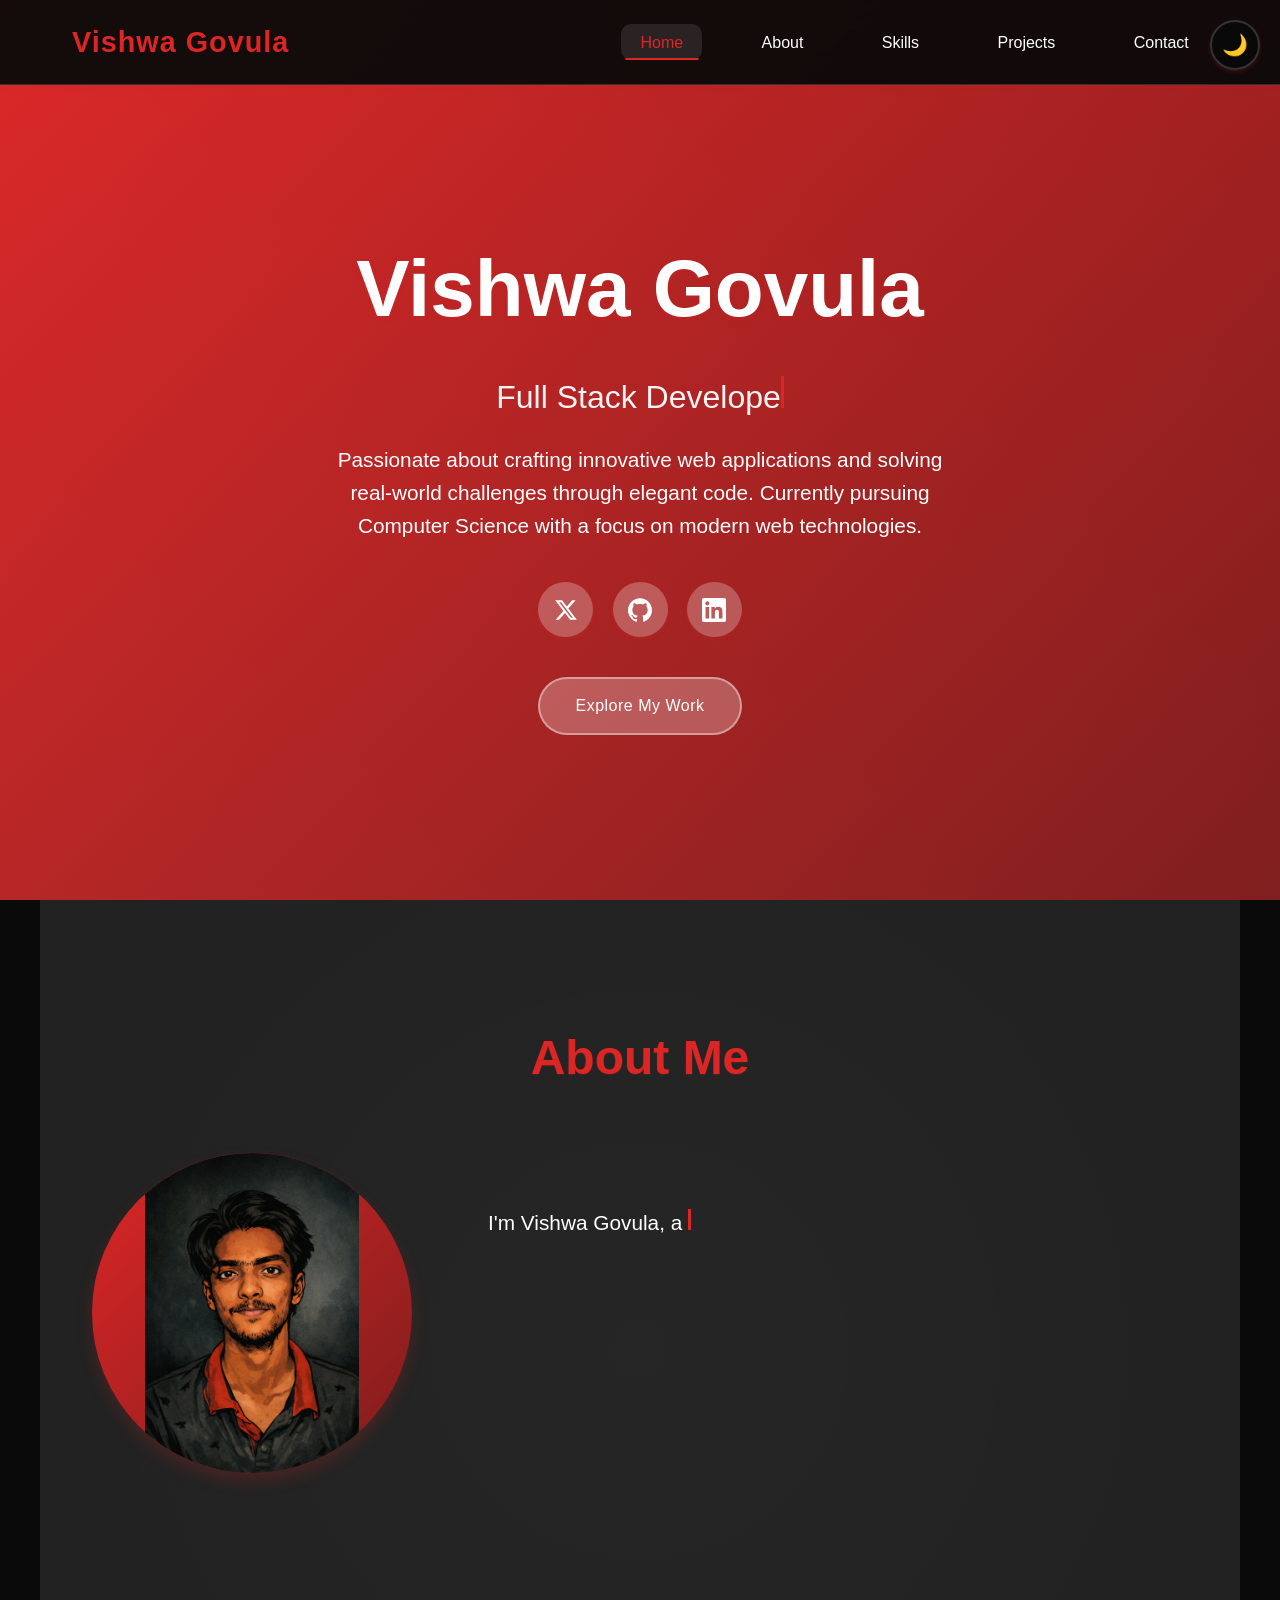
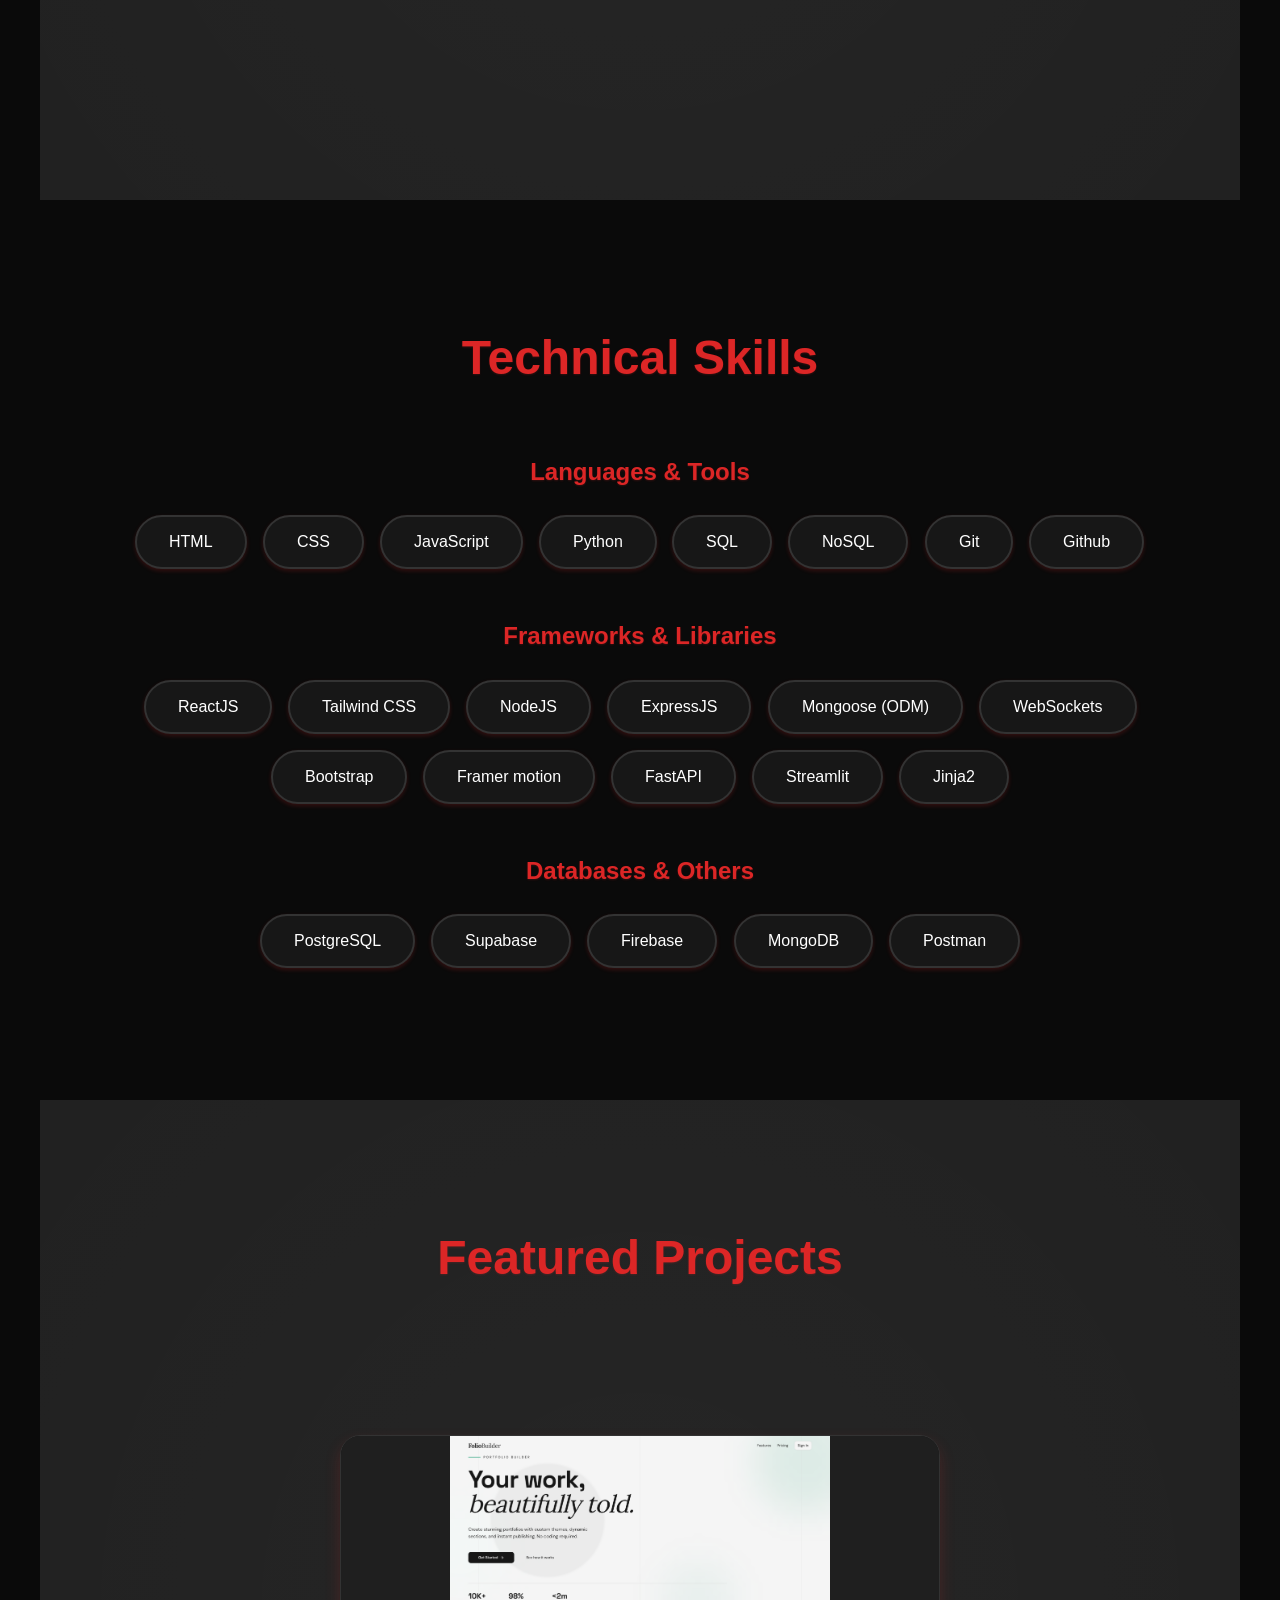
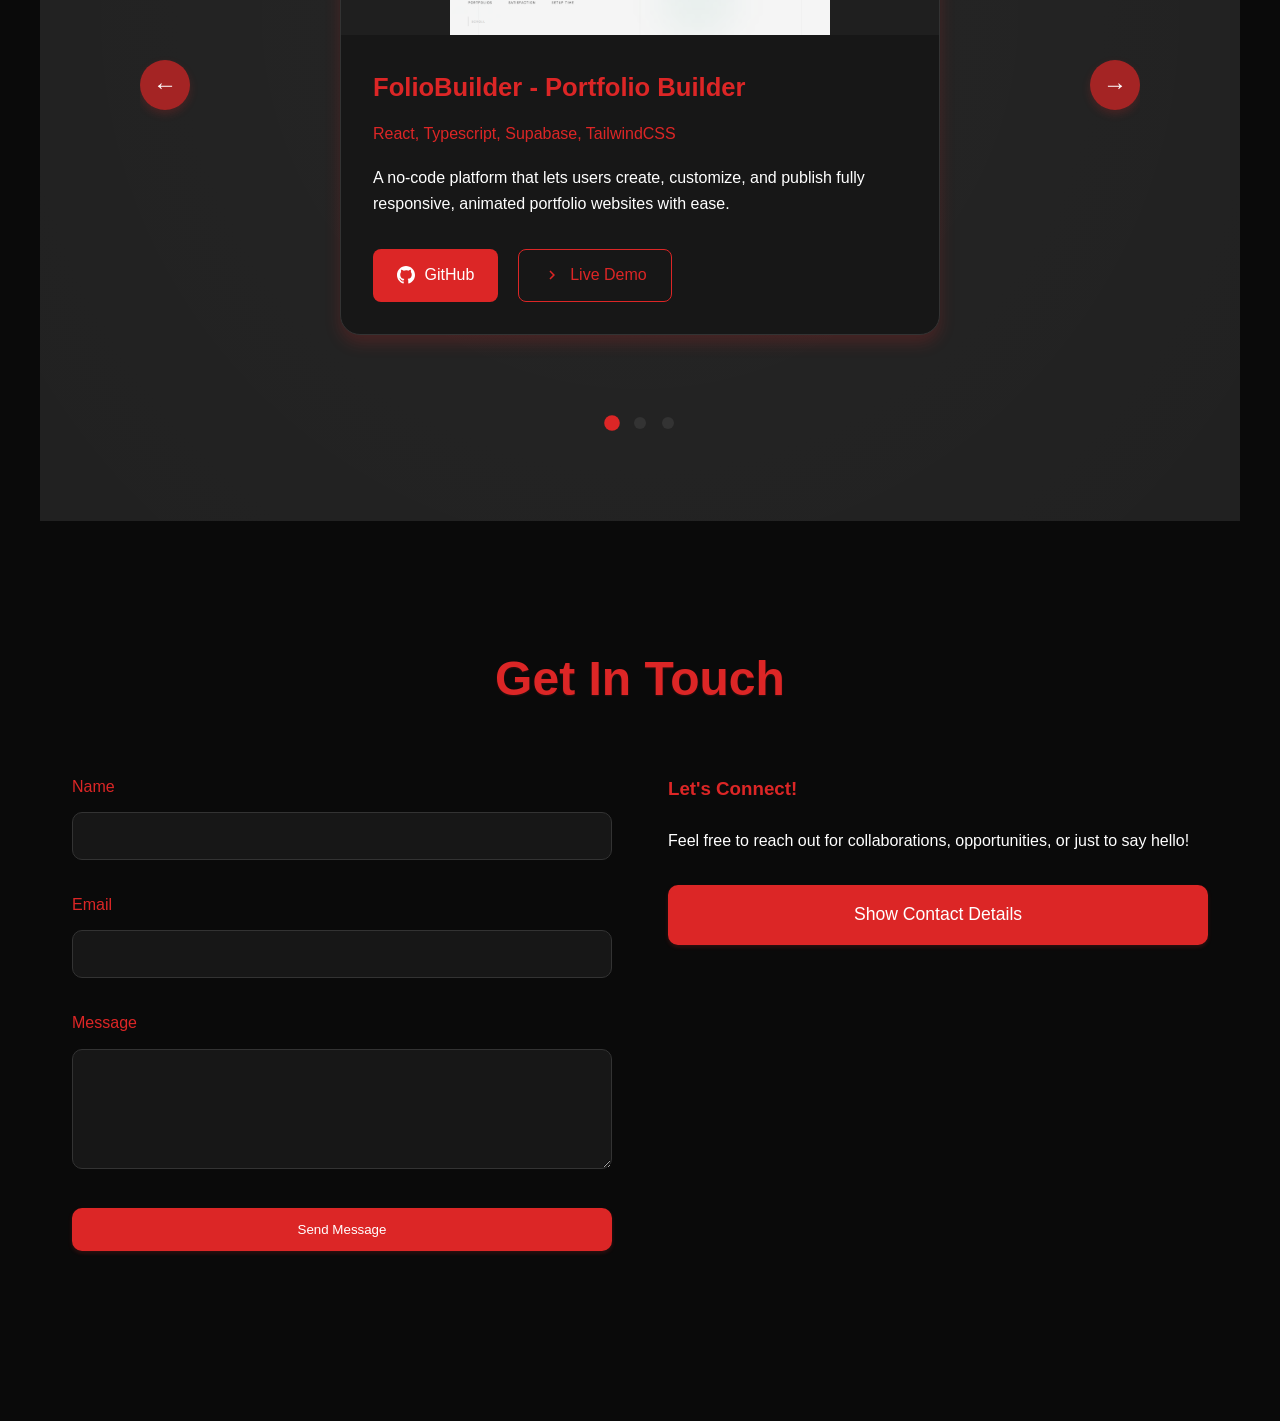
==== commit 6b25f8d4: "!" ====
--- a/index.html
+++ b/index.html
@@ -166,7 +166,7 @@
                   <h3 class="project-title">
                     FolioBuilder - Portfolio Builder
                   </h3>
-                  <div class="project-tech">React, Typescript, Supabase</div>
+                  <div class="project-tech">React, Typescript, Supabase, TailwindCSS</div>
                   <p class="project-description">
                     A no-code platform that lets users create, customize, and
                     publish fully responsive, animated portfolio websites with
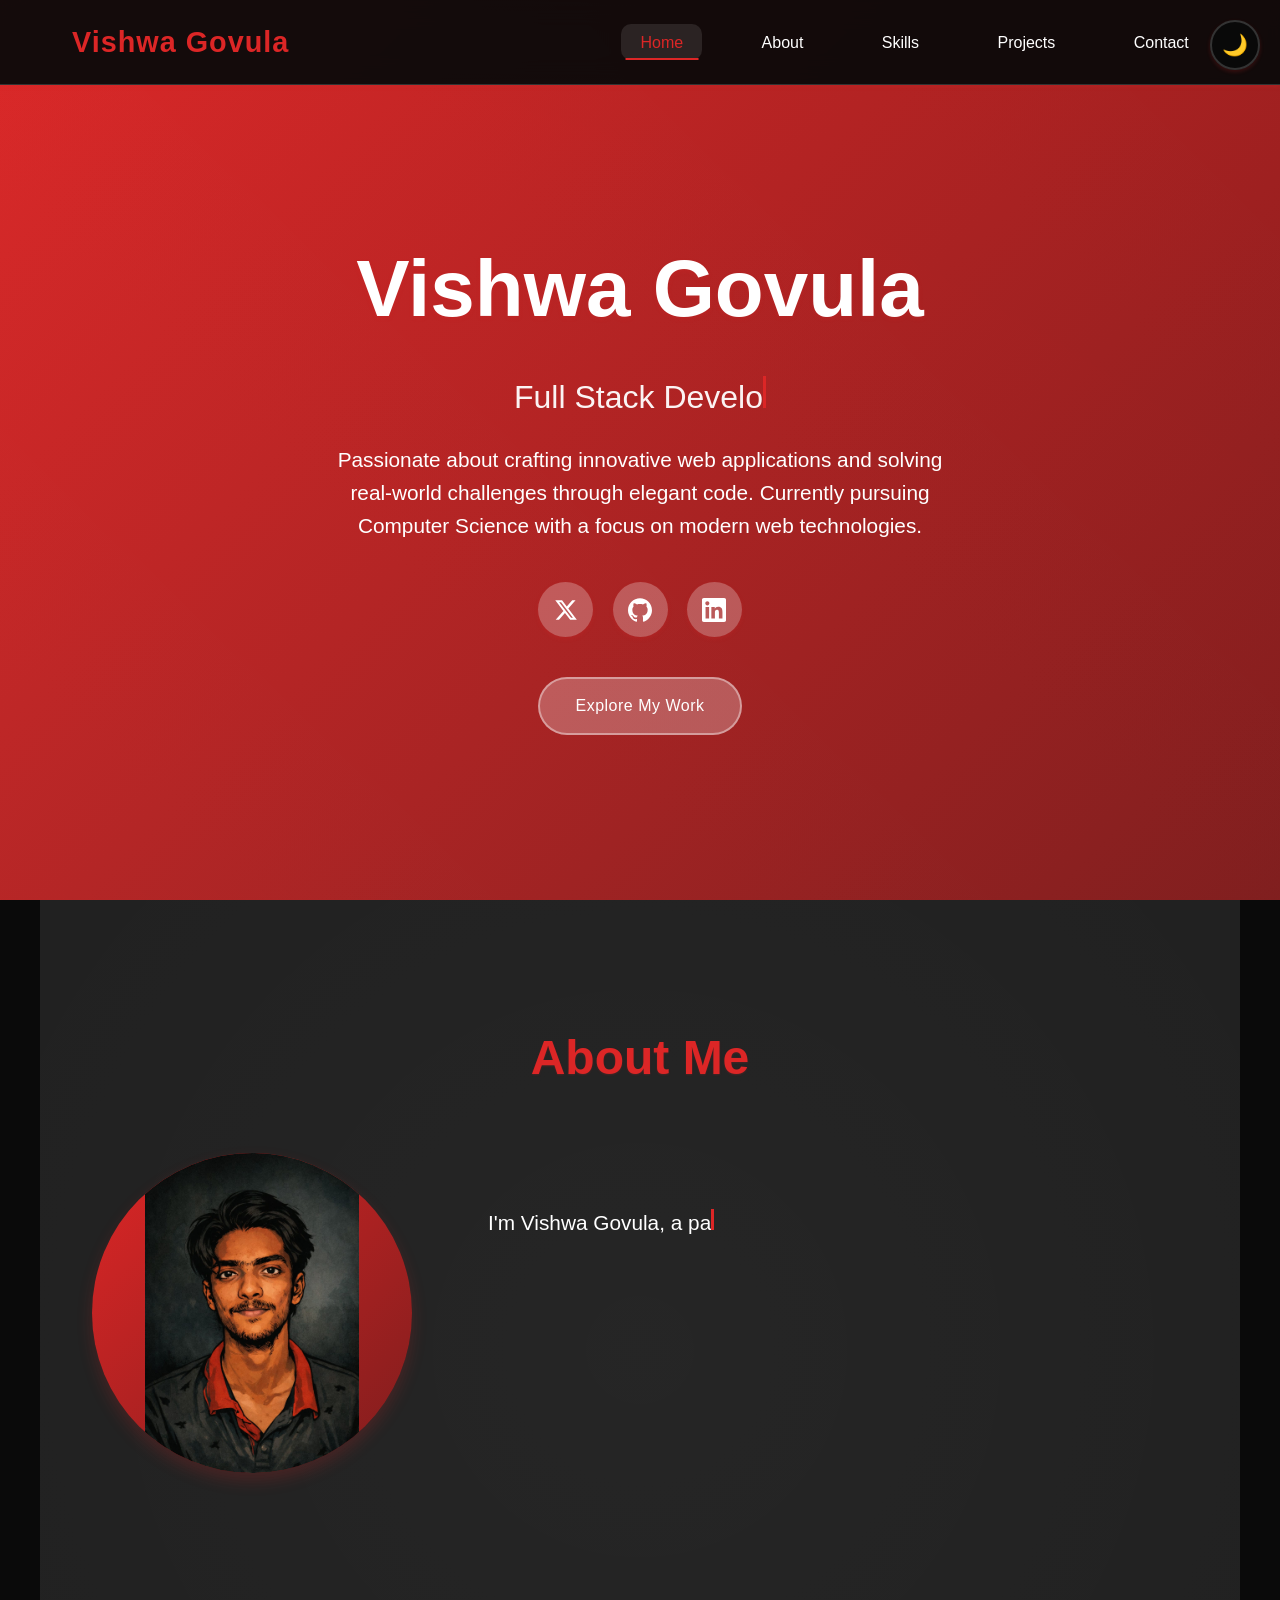
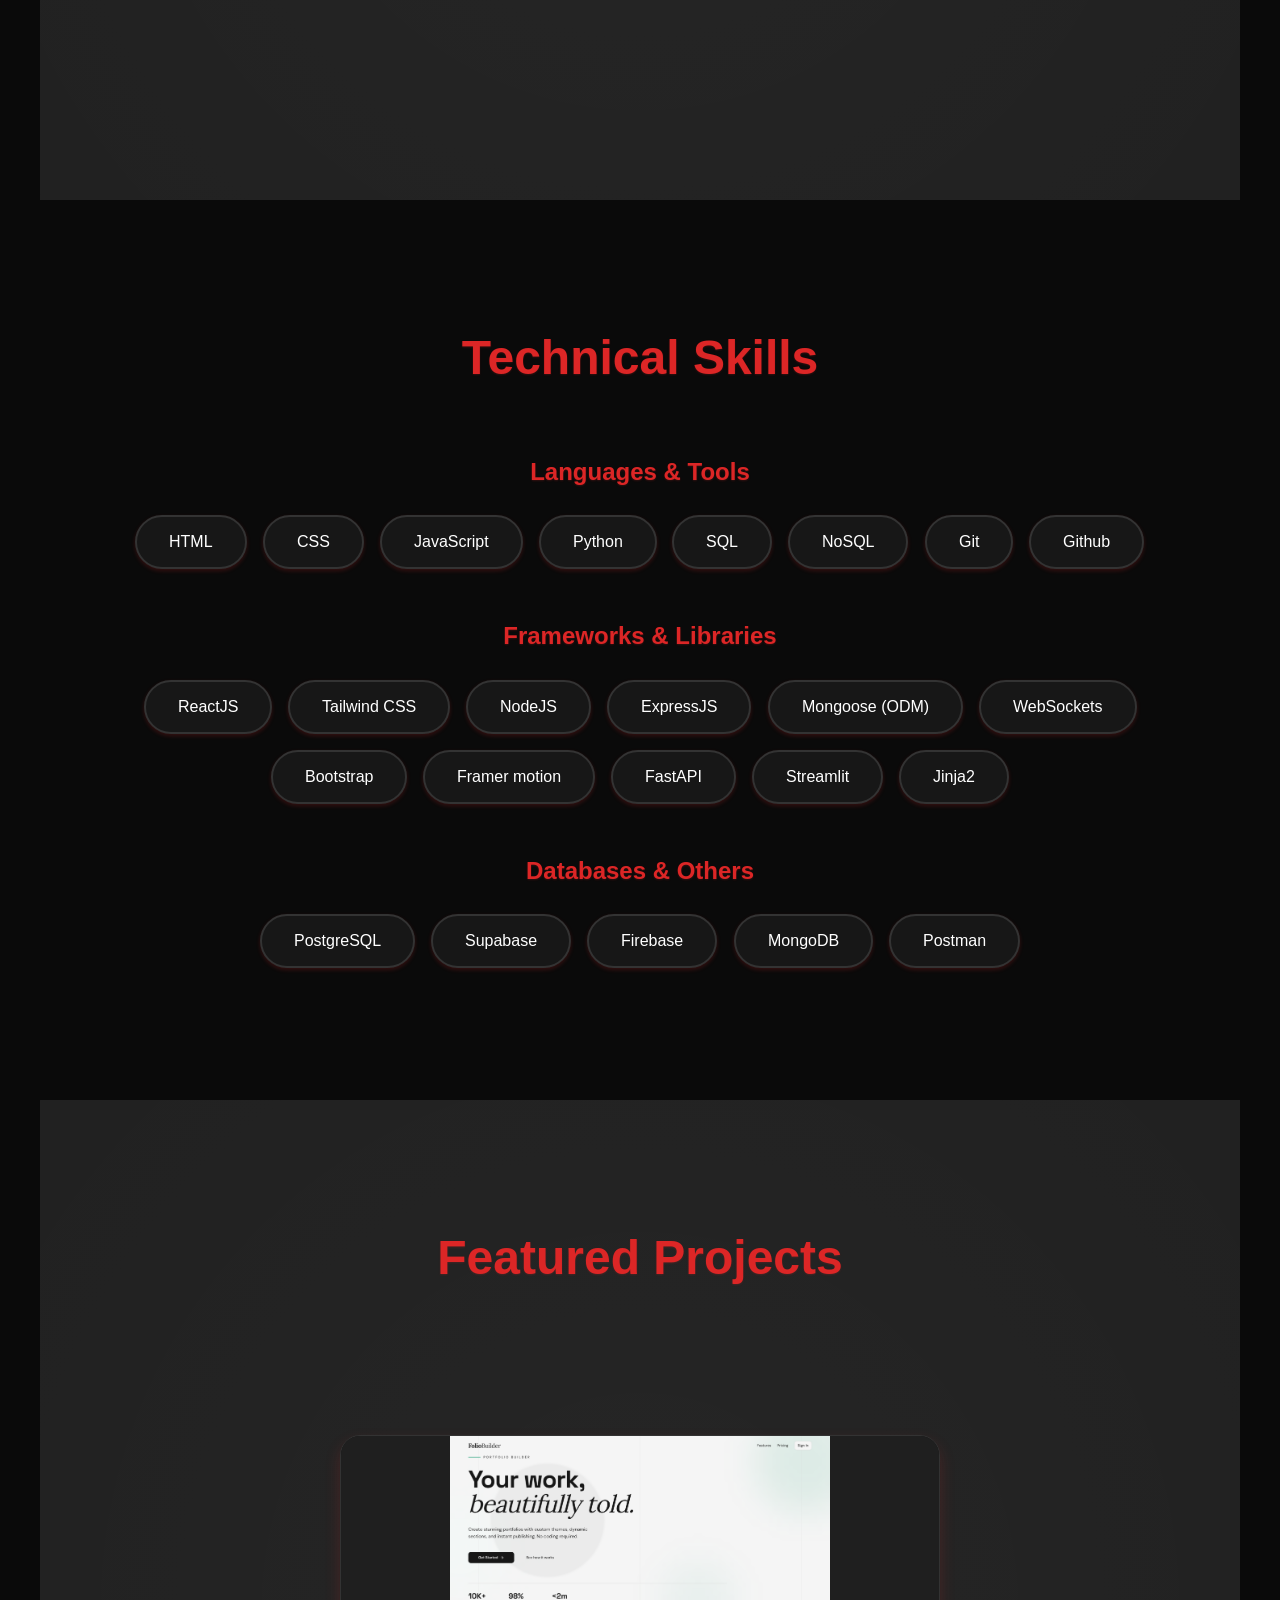
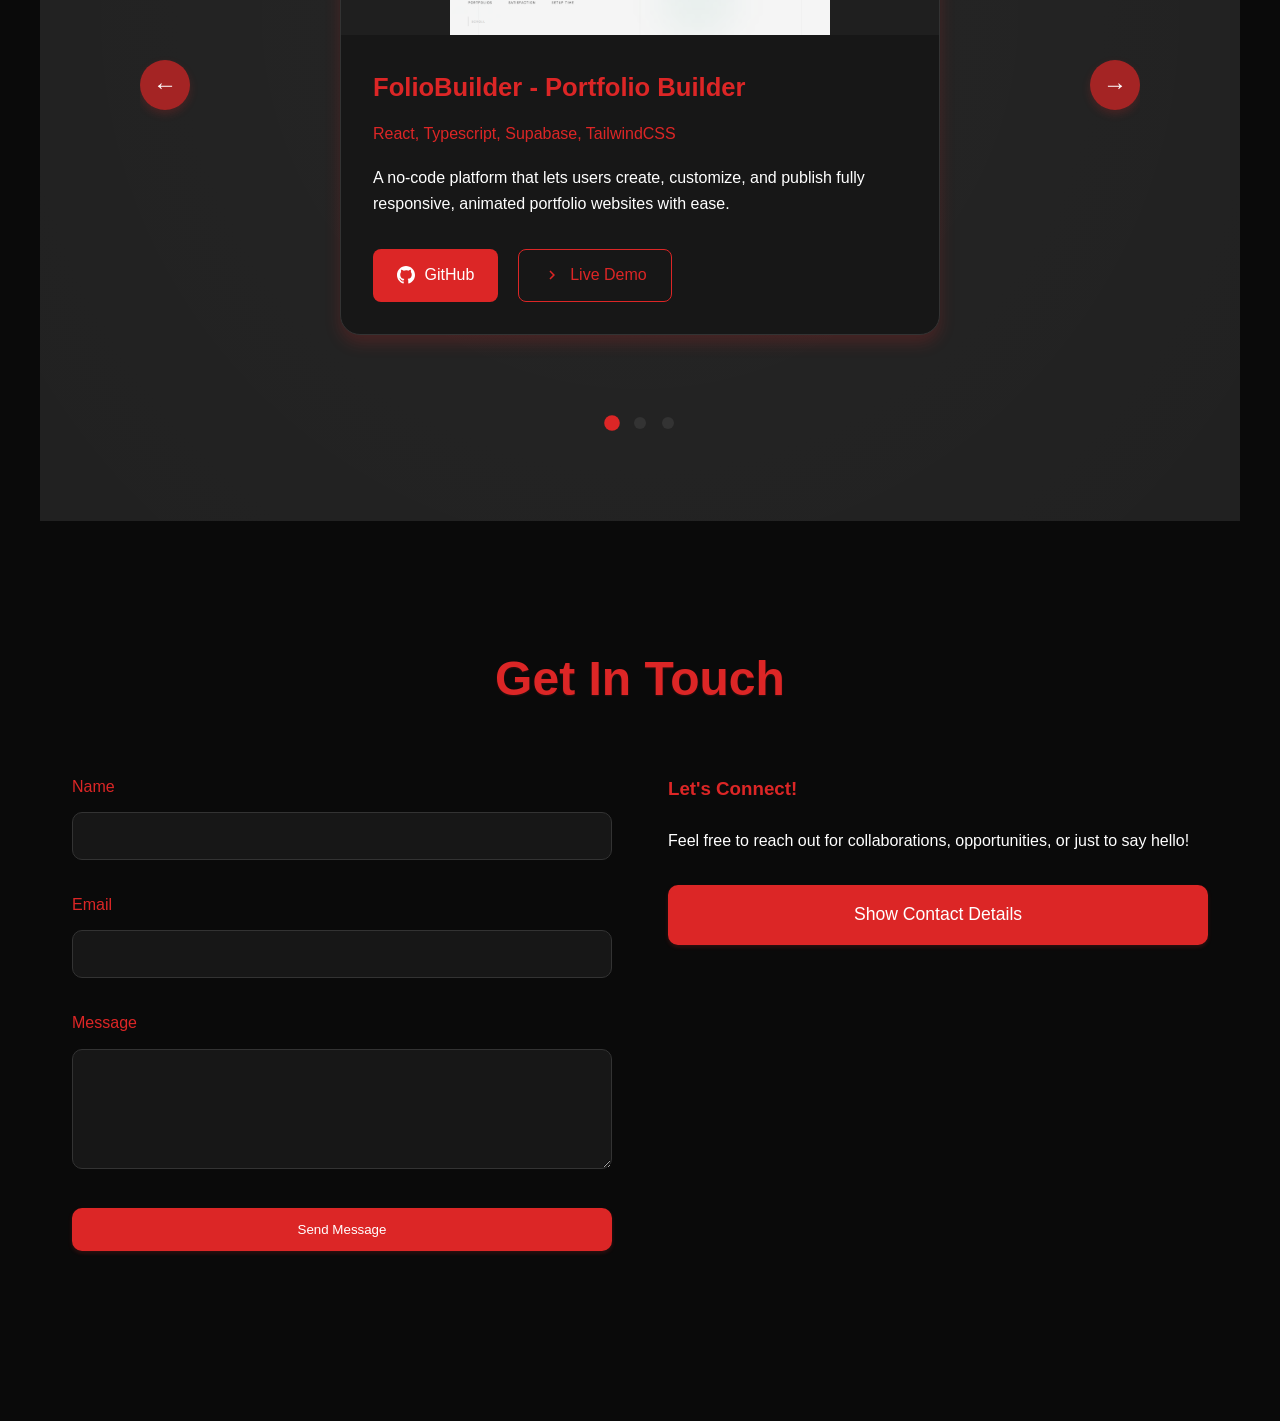
==== commit cca8bd35: "!" ====
--- a/index.html
+++ b/index.html
@@ -146,7 +146,6 @@
             <button class="skill-button">Firebase</button>
             <button class="skill-button">MongoDB</button>
             <button class="skill-button">Postman</button>
-            <!-- <button class="skill-button">AI Tools</button> -->
           </div>
         </div>
       </div>
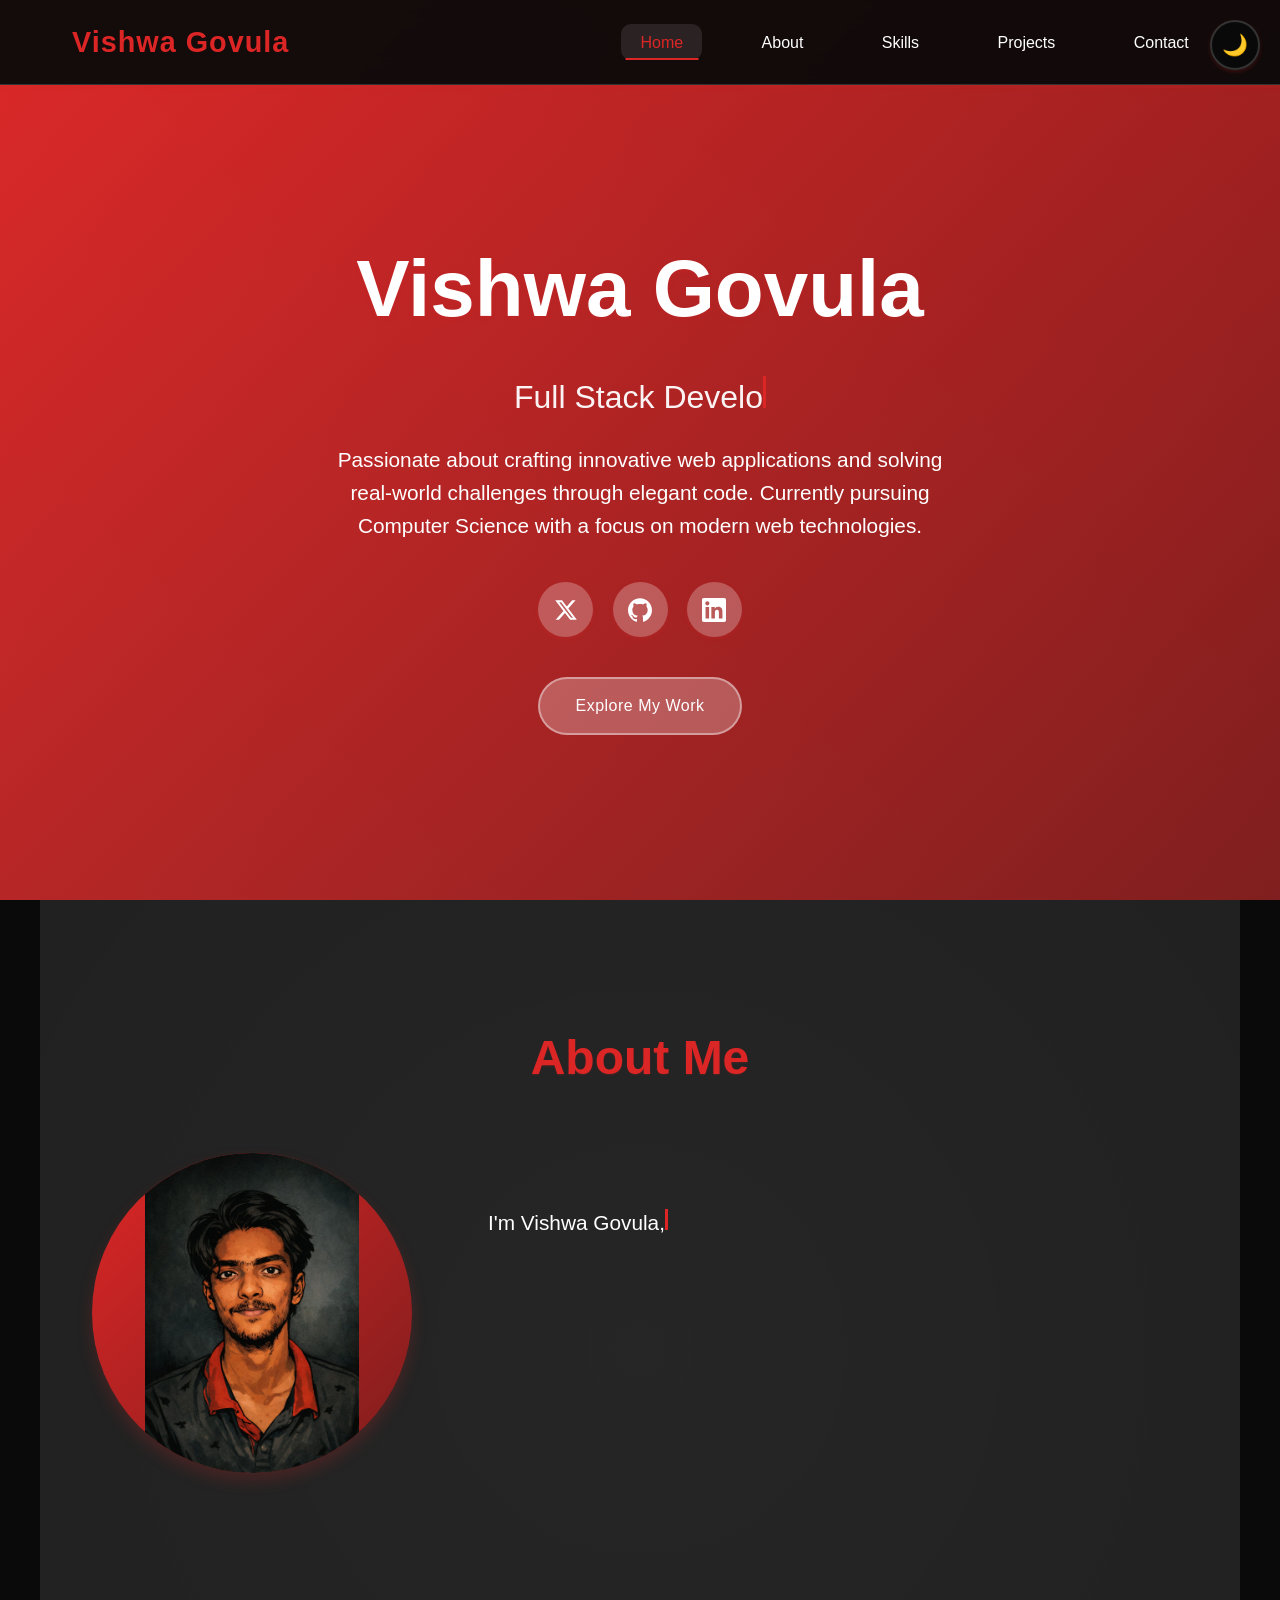
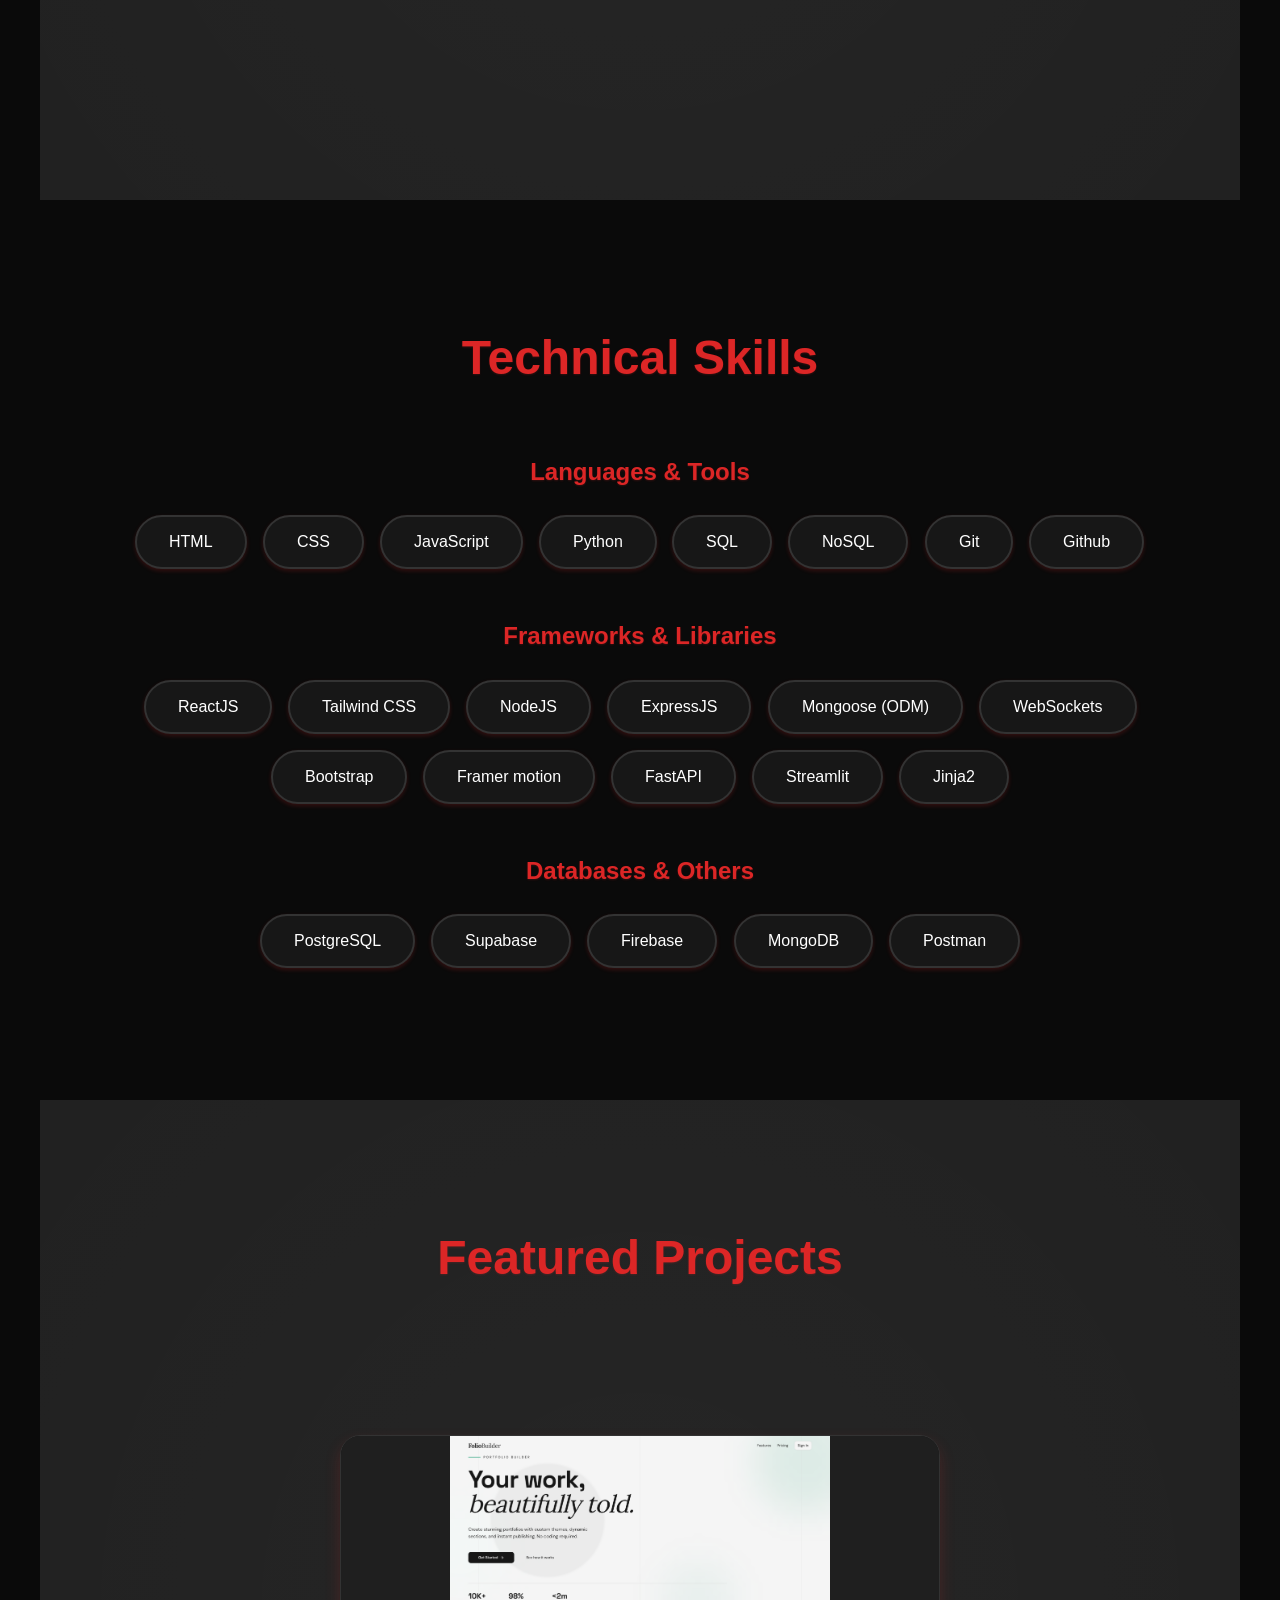
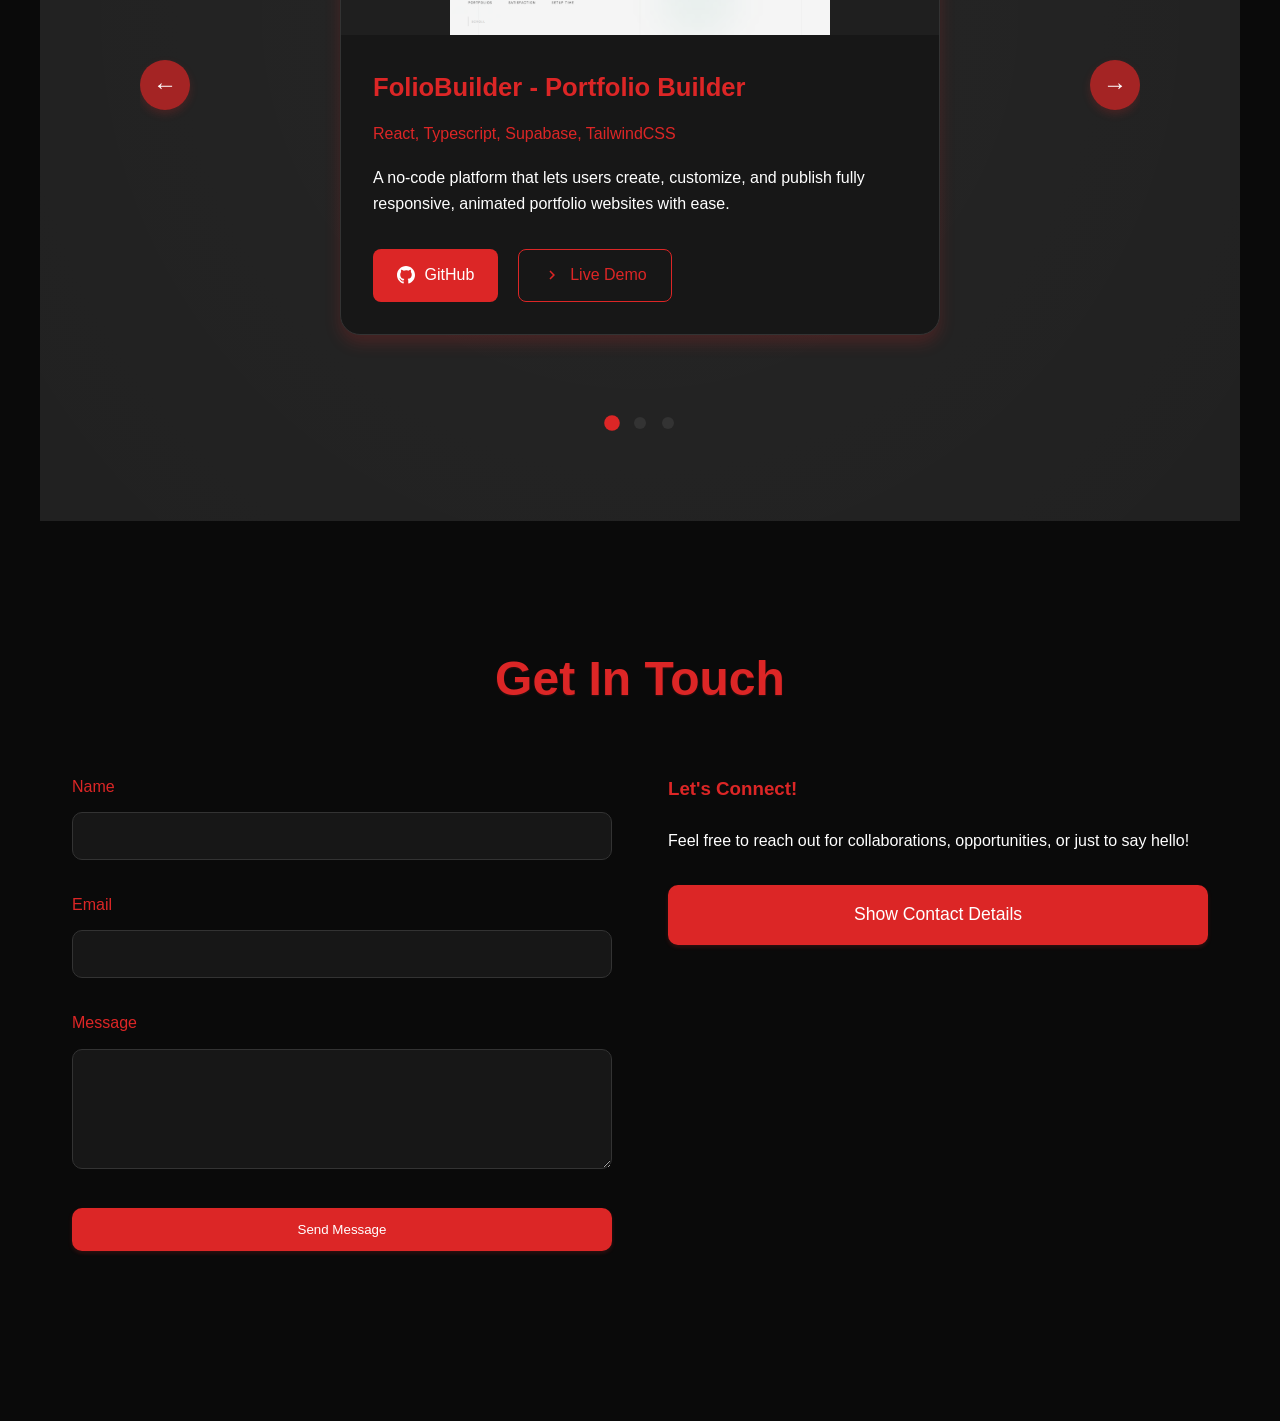
==== commit 2ea62283: "!" ====
--- a/index.html
+++ b/index.html
@@ -217,7 +217,7 @@
                 <div class="project-content">
                   <h3 class="project-title">WBlog - Retro-Styled Blogging</h3>
                   <div class="project-tech">
-                    JavaScript, Python, ReactJS, FastAPI, Supabase
+                    JavaScript, Python, ReactJS, FastAPI, Supabase, TailwindCSS
                   </div>
                   <p class="project-description">
                     Wblog - a retro-inspired blogging platform that blends
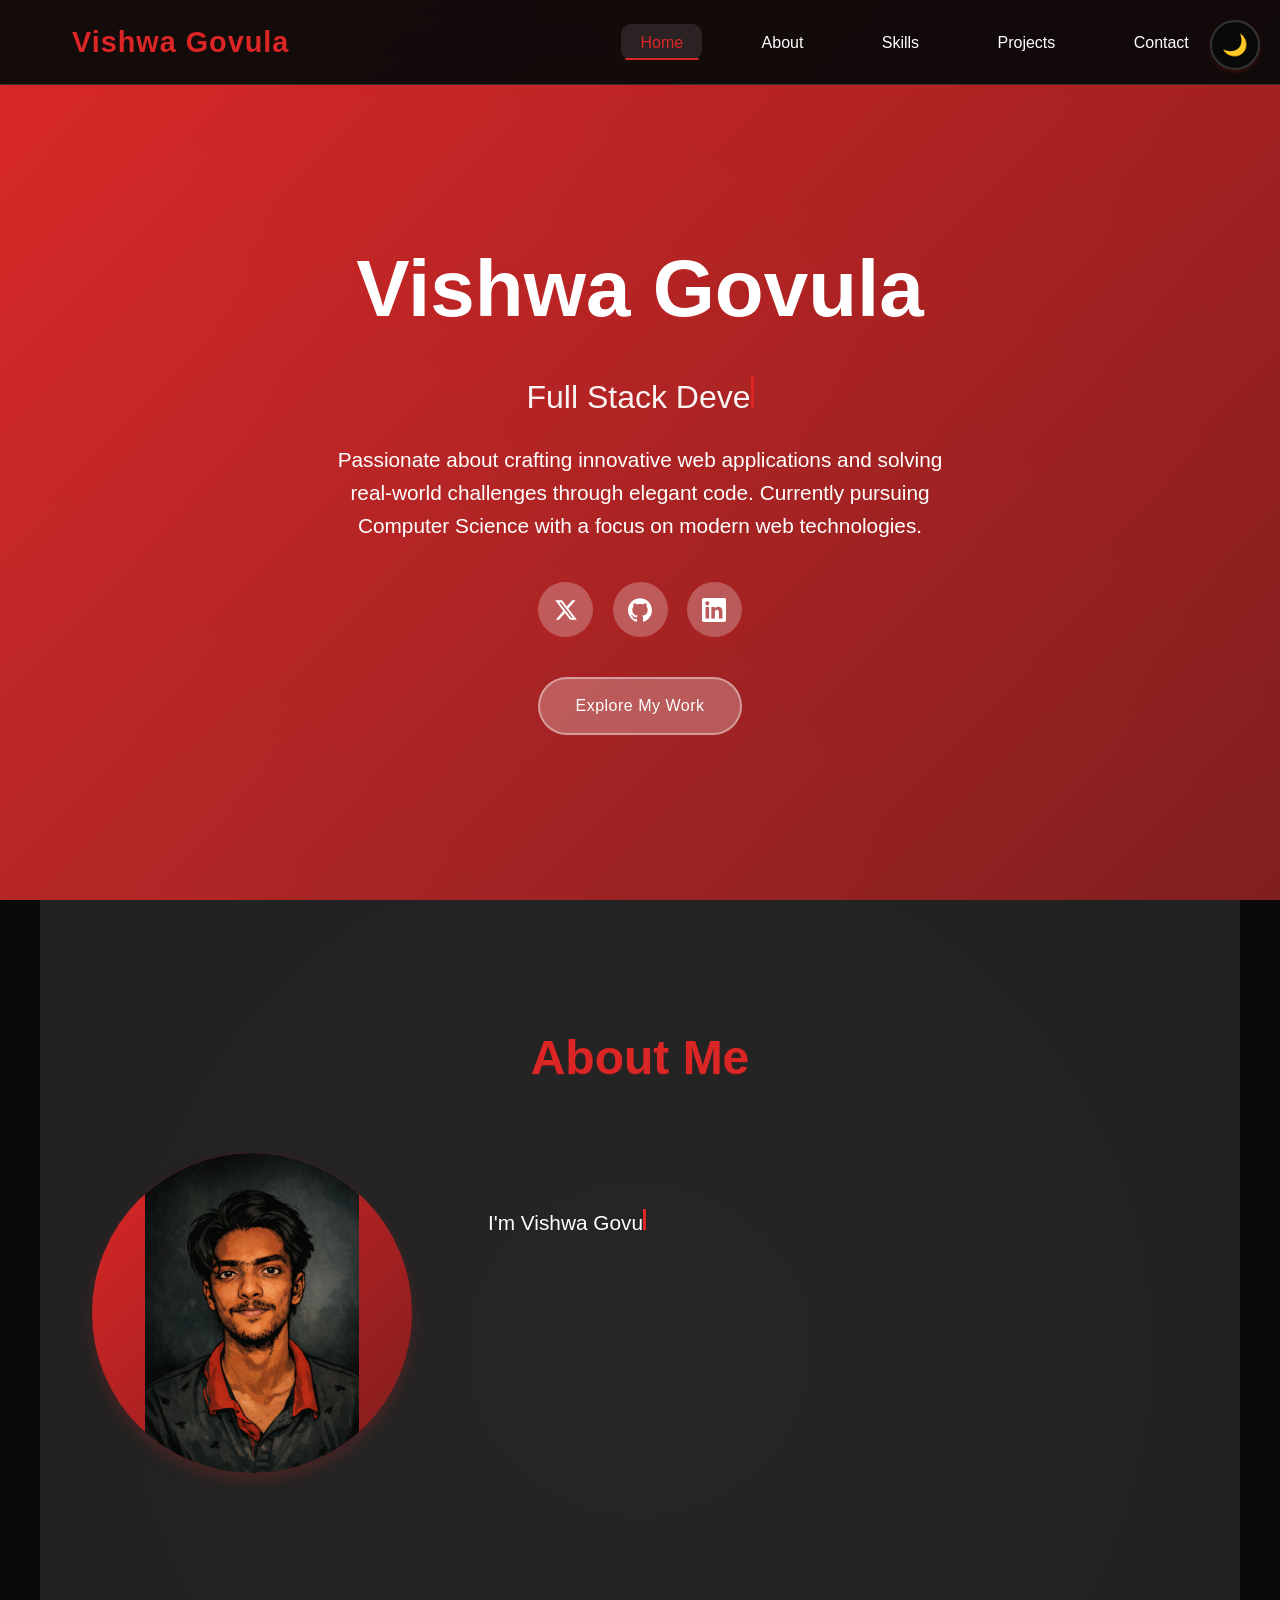
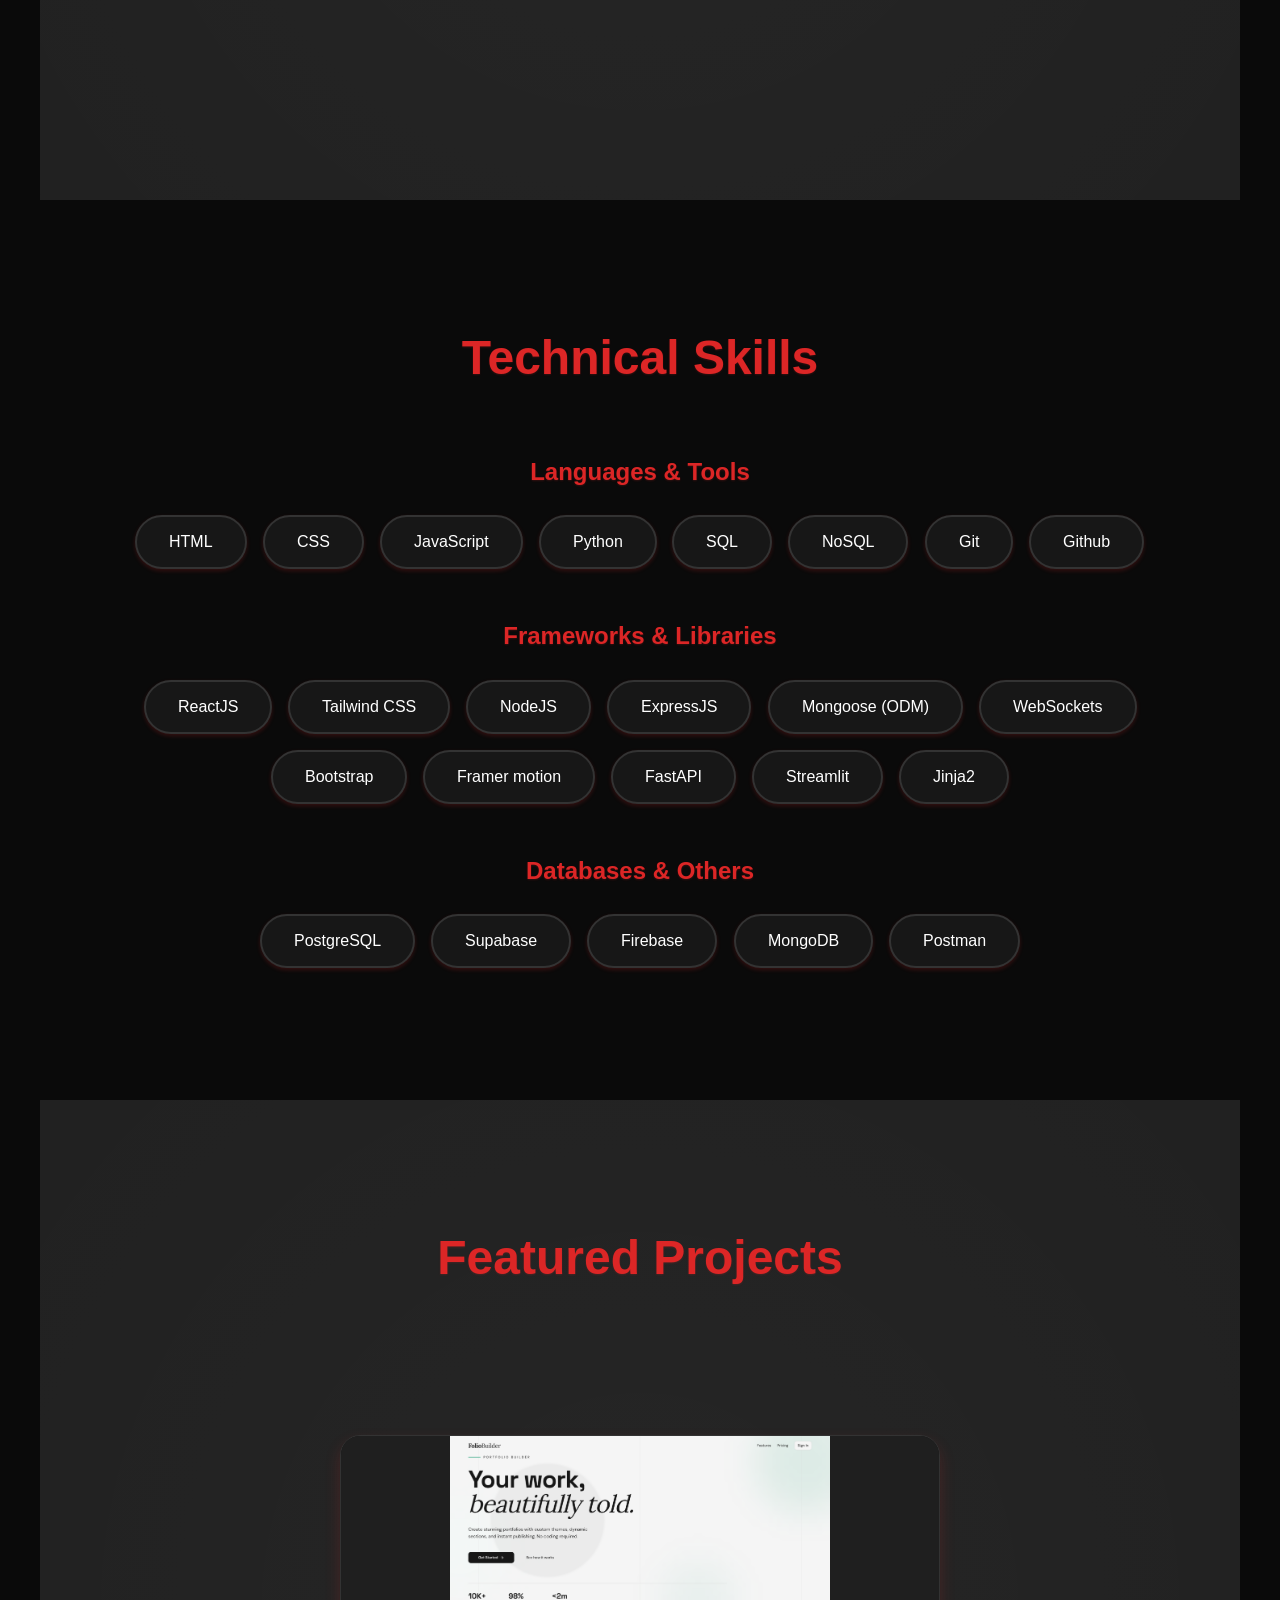
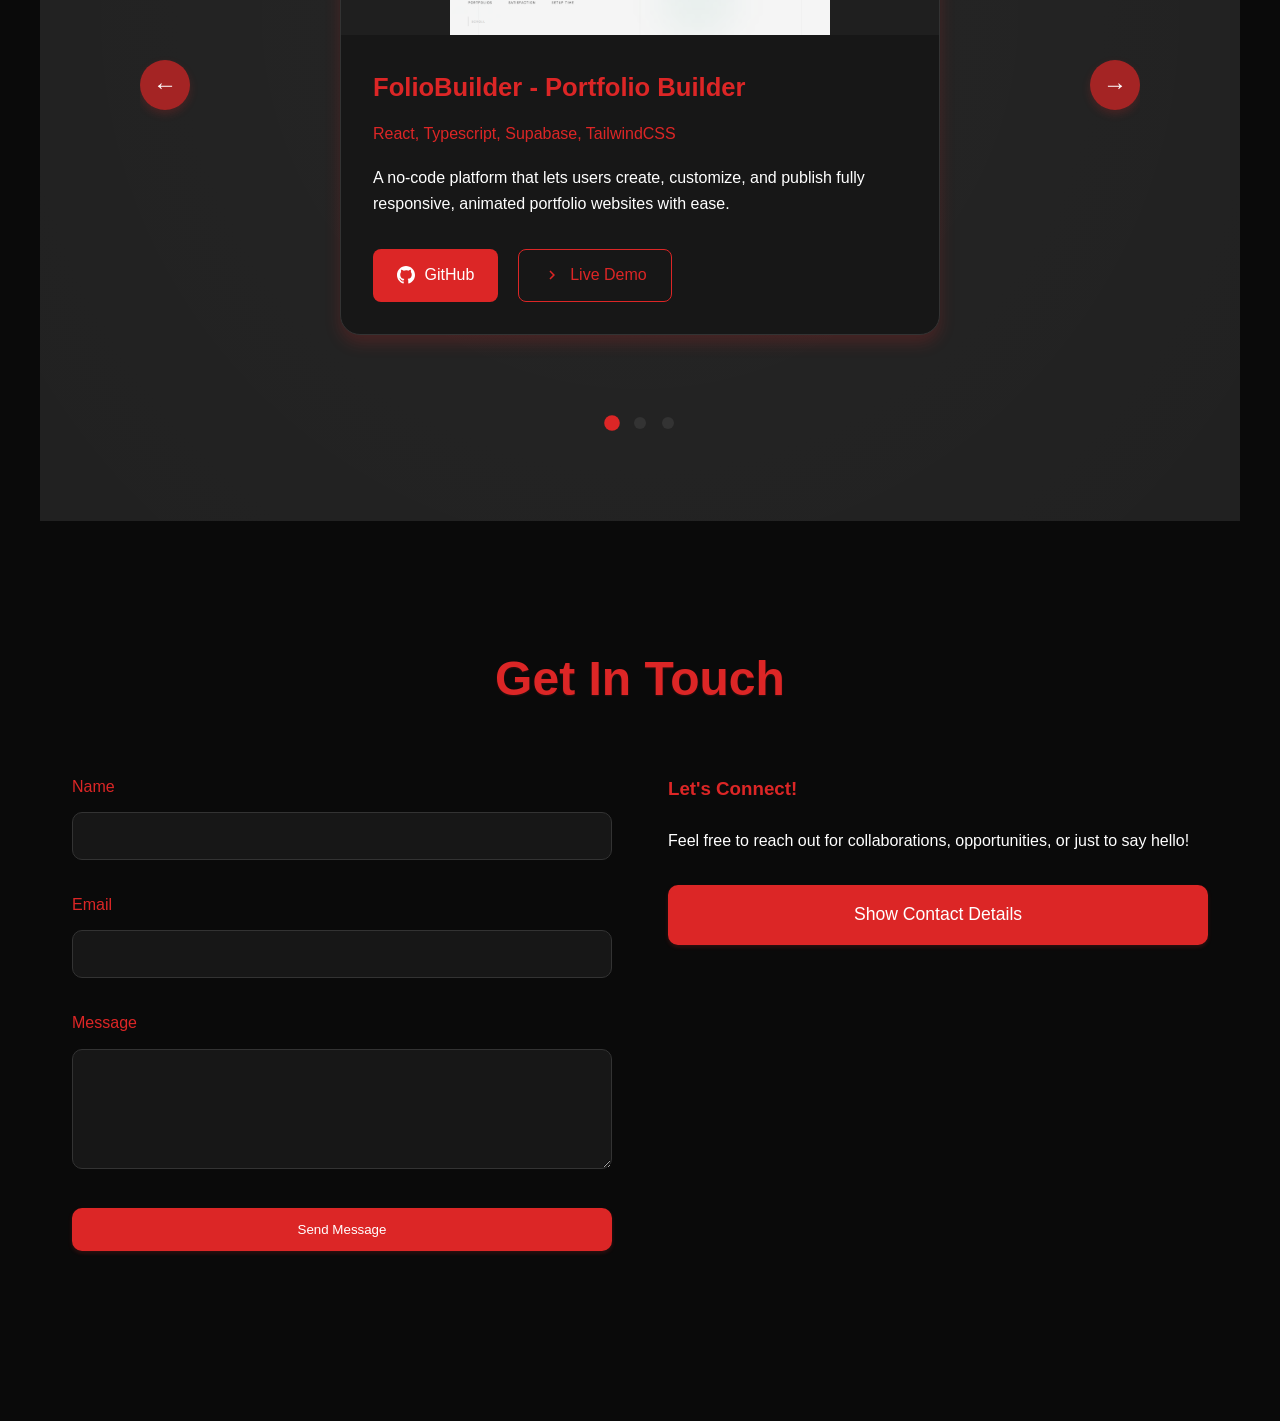
==== commit e78abd7f: "updated new cryptosim link" ====
--- a/index.html
+++ b/index.html
@@ -272,7 +272,7 @@
                 <div class="project-content">
                   <h3 class="project-title">CryptoSim – Trading Simulator</h3>
                   <div class="project-tech">
-                    Streamlit, Python, FastAPI, Supabase
+                    React, Typescript, Python, FastAPI, Supabase
                   </div>
                   <p class="project-description">
                     CryptoSim lets users simulate crypto trading with real-time
@@ -297,7 +297,7 @@
                       GitHub
                     </a>
                     <a
-                      href="https://cryptosim-frontend.streamlit.app/"
+                      href="https://cryptosim-frontend.lovable.app"
                       target="_blank"
                       class="project-link secondary"
                     >
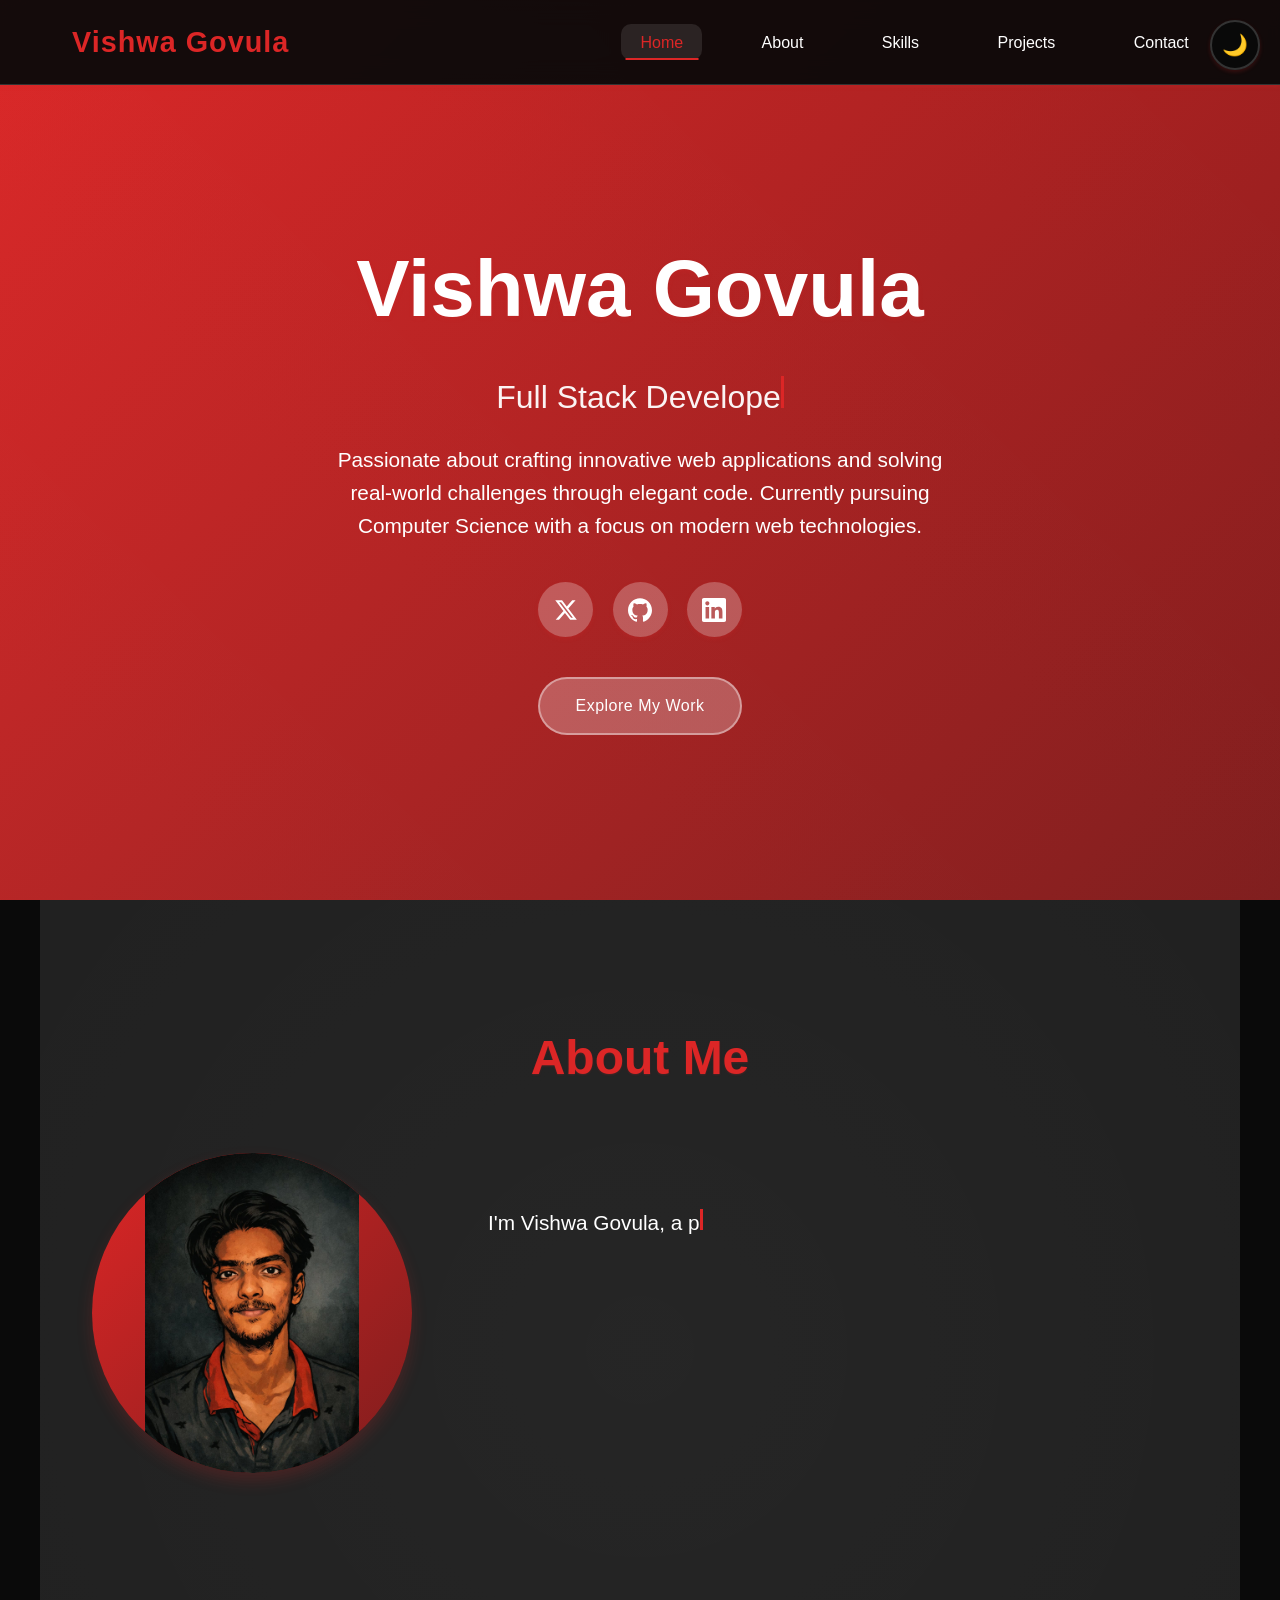
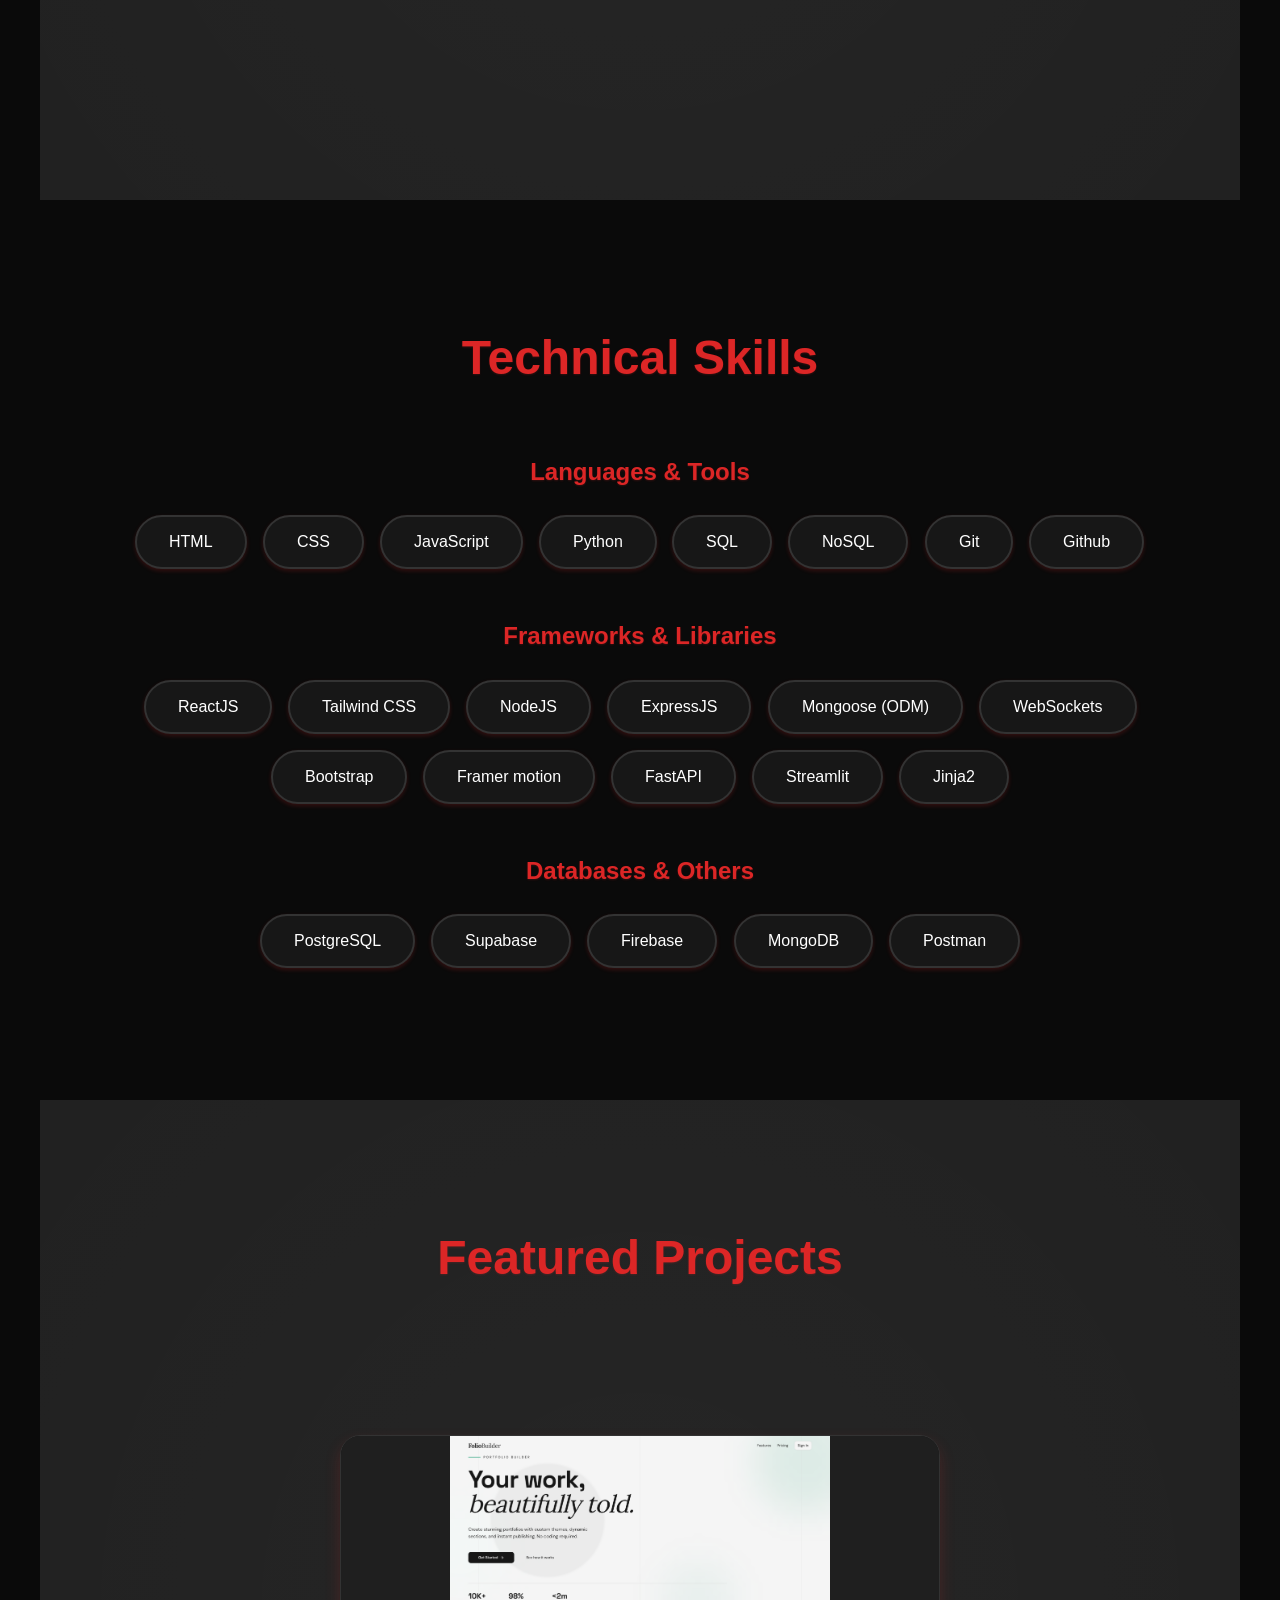
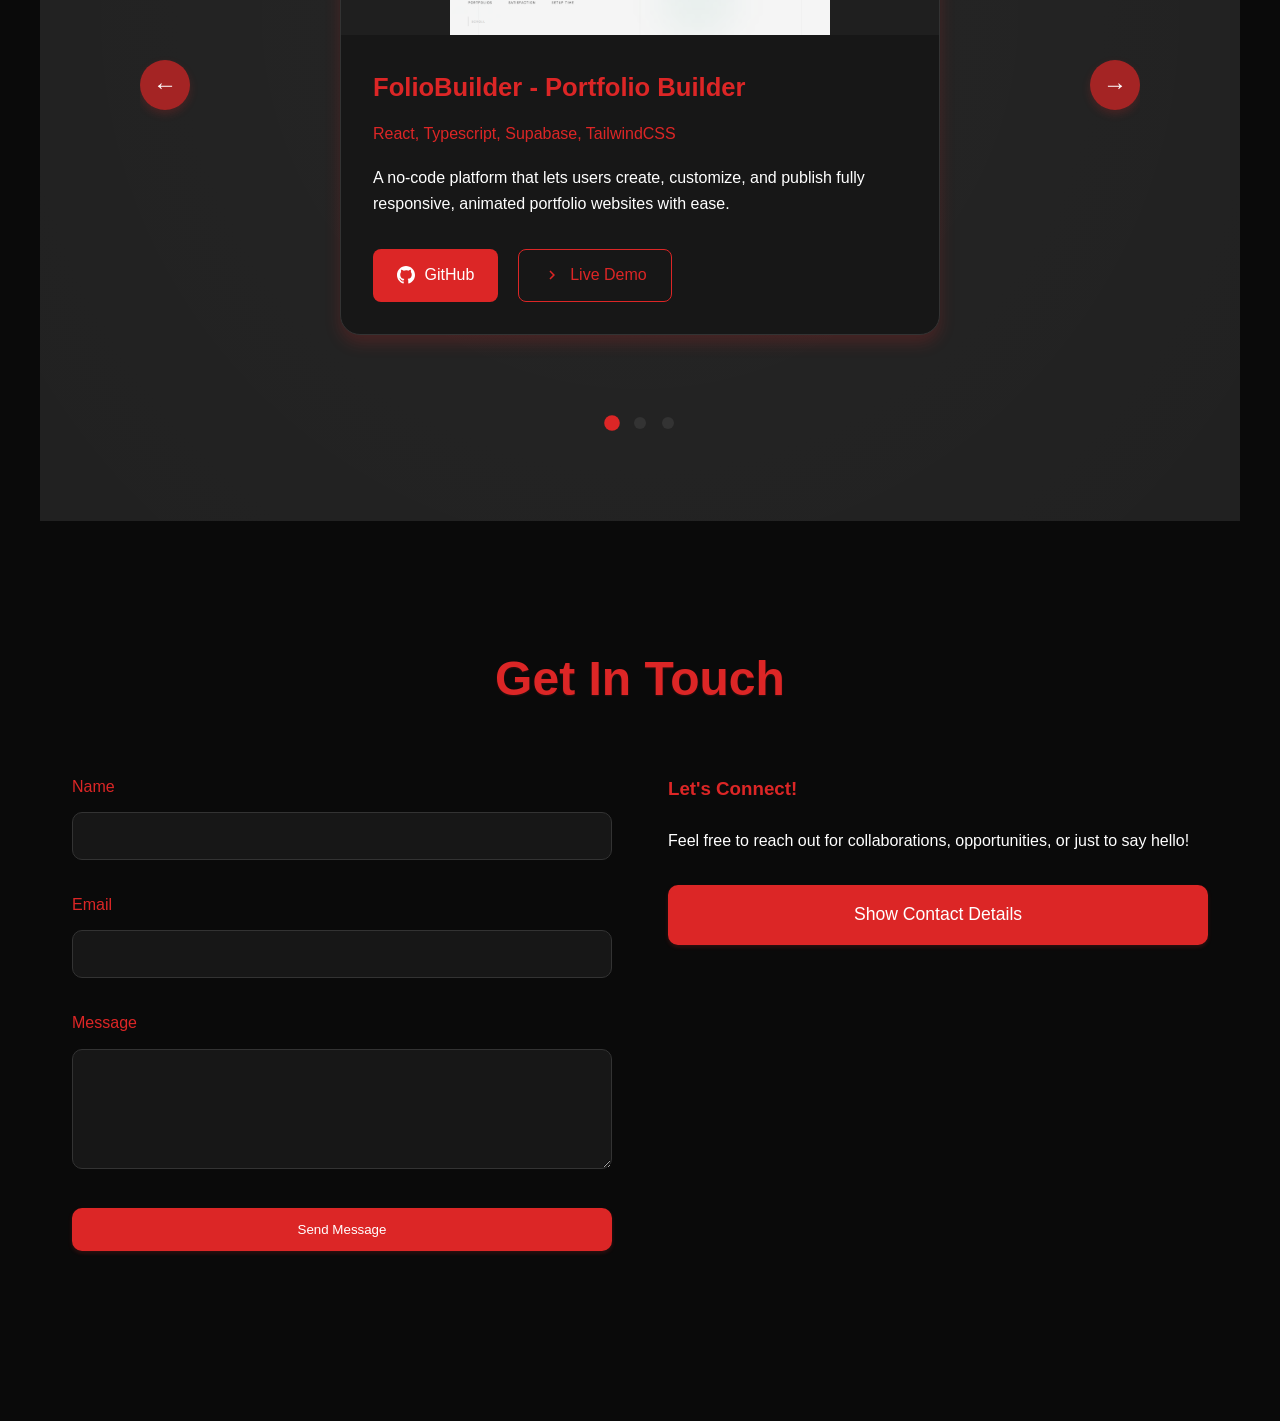
==== commit 7c77d268: "!" ====
--- a/index.html
+++ b/index.html
@@ -280,7 +280,7 @@
                   </p>
                   <div class="project-links">
                     <a
-                      href="https://github.com/Wreck7/cryptosim"
+                      href="https://github.com/Wreck7/cryptoview-dashboard"
                       class="project-link"
                       target="_blank"
                     >
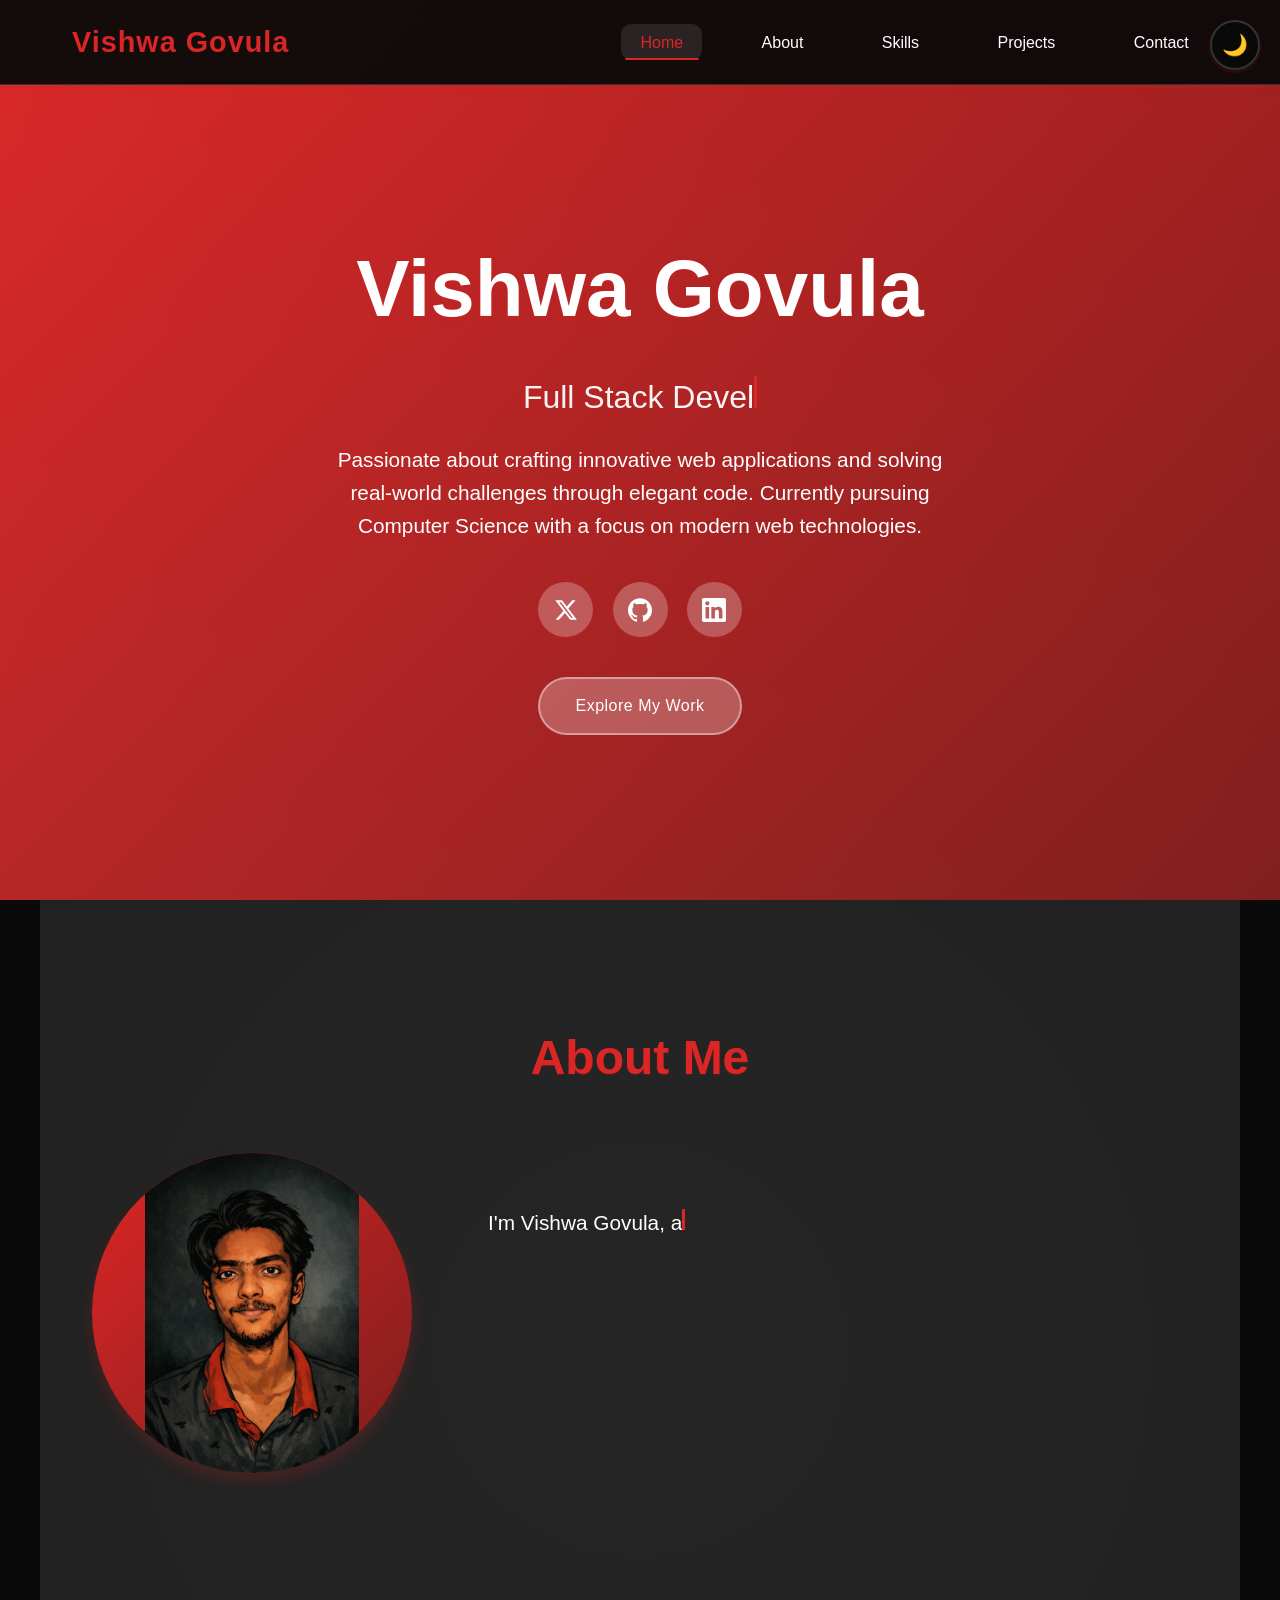
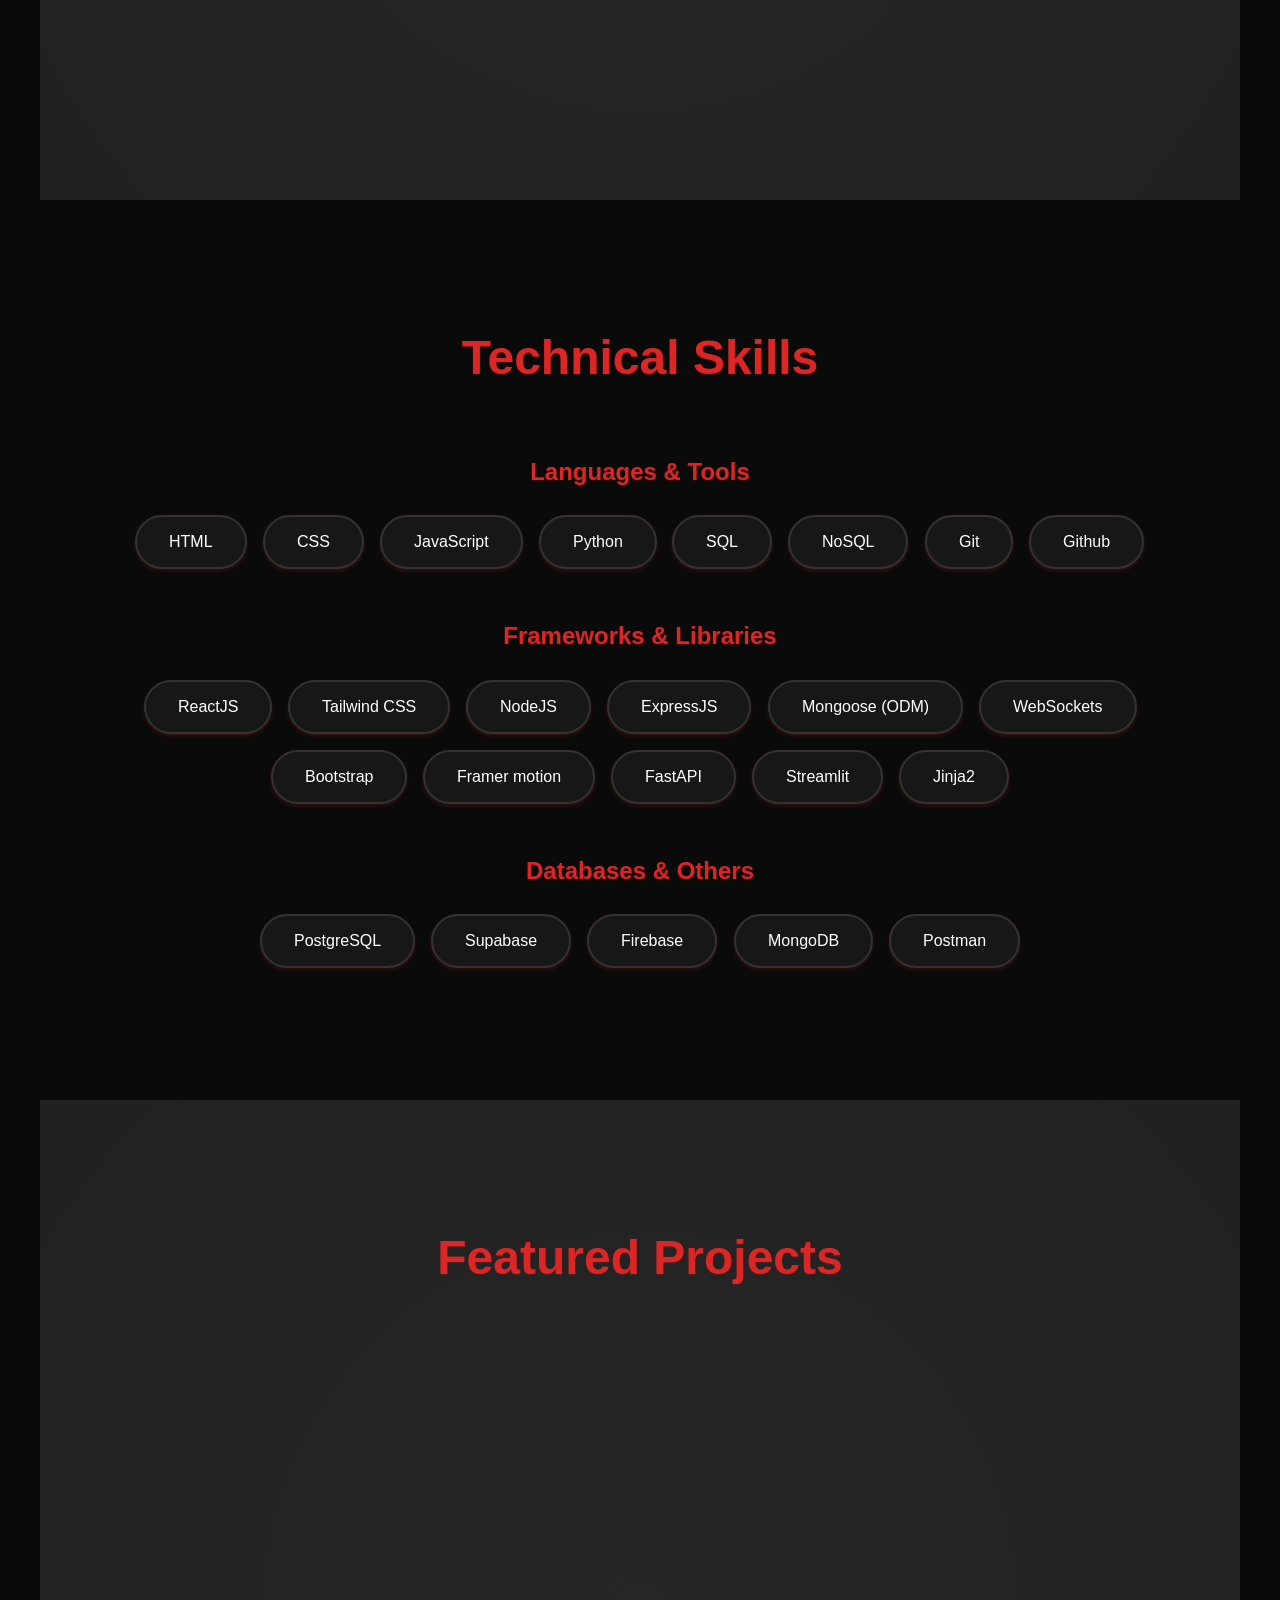
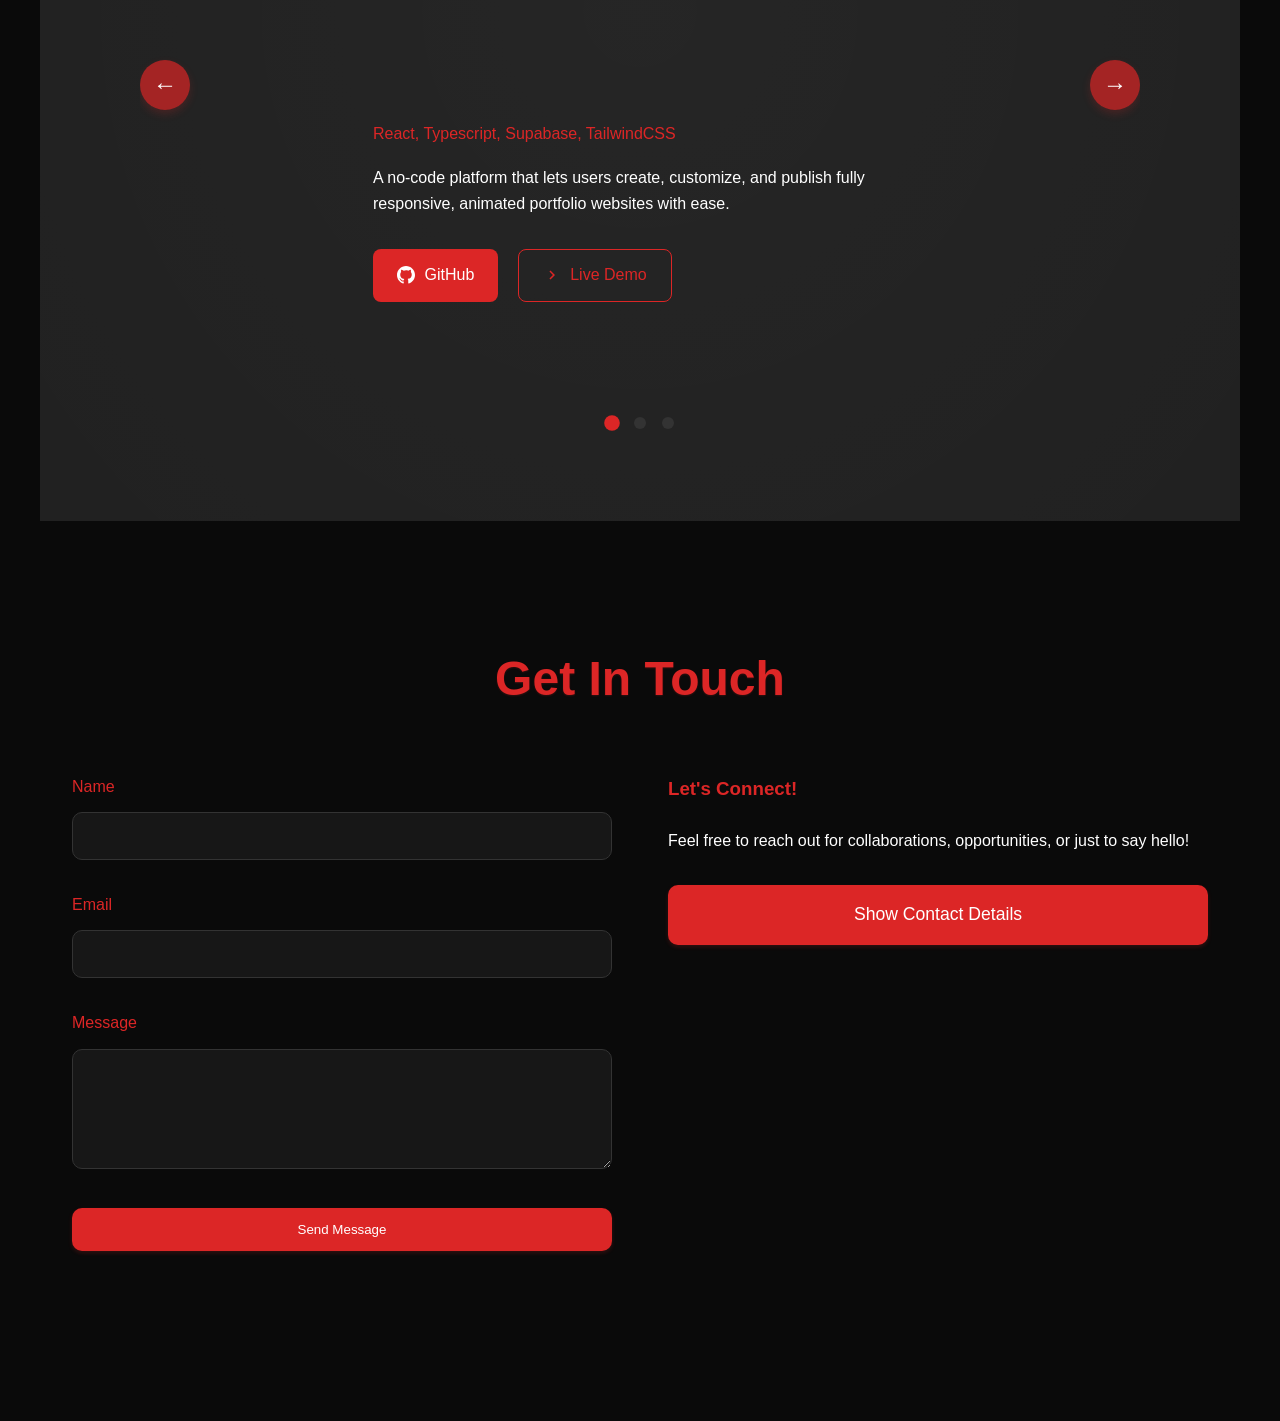
==== commit ab23b7bd: "!" ====
--- a/index.html
+++ b/index.html
@@ -267,7 +267,7 @@
             <div class="project-slide">
               <div class="project-card">
                 <div class="project-image">
-                  <img src="./cryptosim.png" alt="Portfolio" />
+                  <img src="./cryptosim.png" alt="CryptoSim" />
                 </div>
                 <div class="project-content">
                   <h3 class="project-title">CryptoSim – Trading Simulator</h3>
